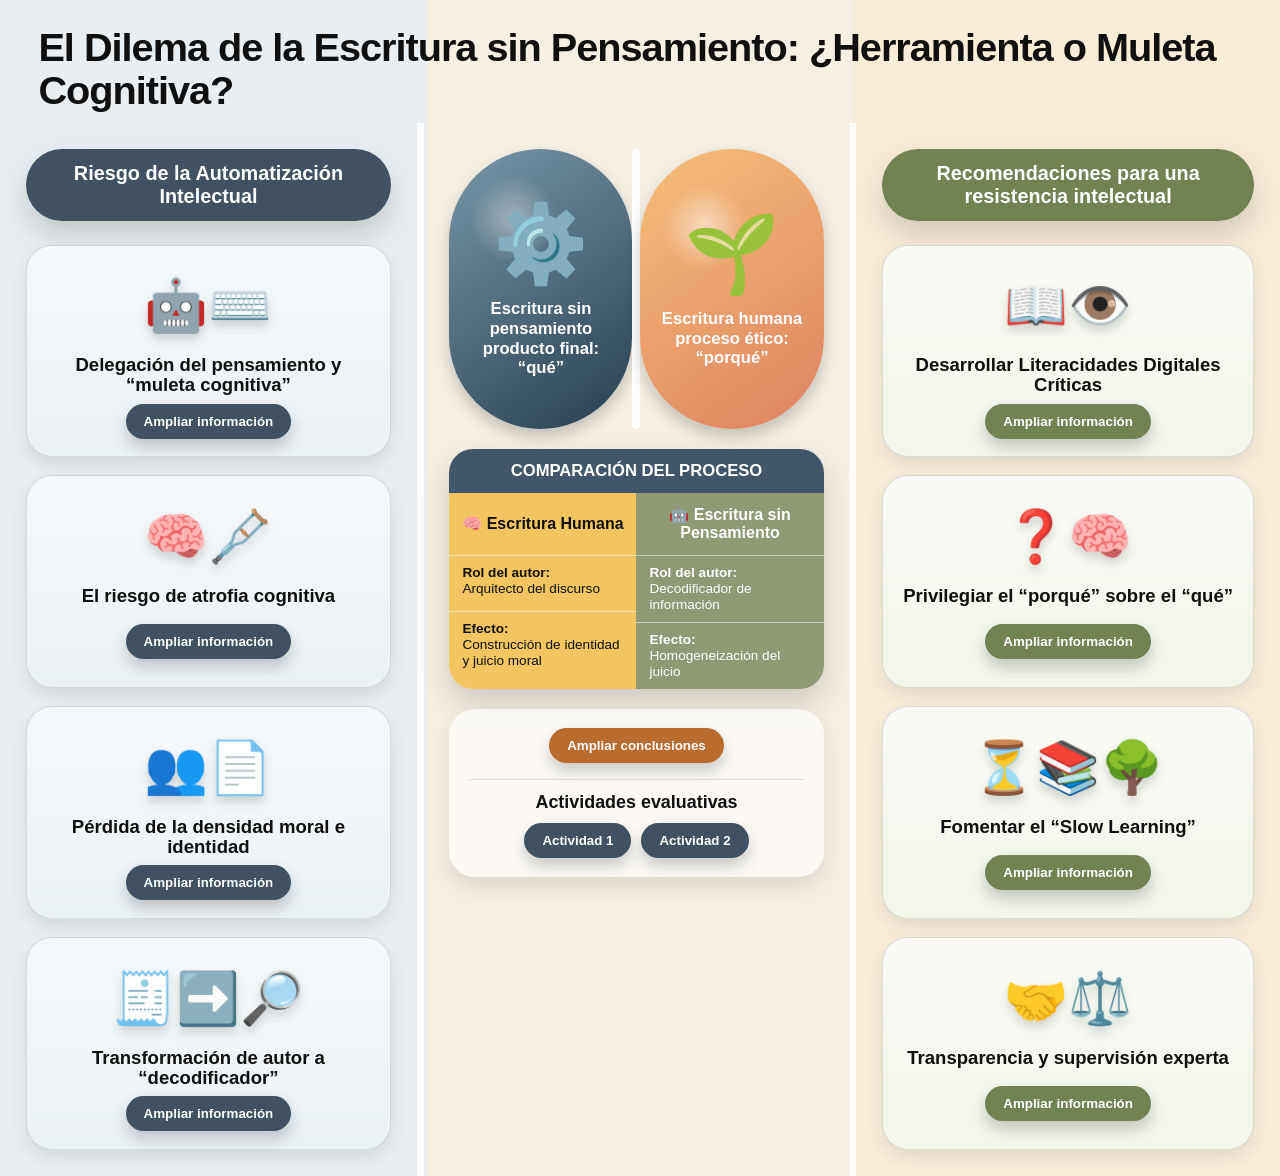
==== index.html @ 63c00047 "Add files via upload" ====
<!DOCTYPE html>
<html lang="es">
<head>
  <meta charset="UTF-8" />
  <meta name="viewport" content="width=device-width, initial-scale=1.0" />
  <title>El Dilema de la Escritura sin Pensamiento</title>
  <link rel="stylesheet" href="styles.css" />
  <script src="app.js" defer></script>
</head>

<body>
  <main class="page">
    <header class="main-title">
      <h1>El Dilema de la Escritura sin Pensamiento: ¿Herramienta o Muleta Cognitiva?</h1>
    </header>

    <section class="infographic">

      <!-- BLOQUE IZQUIERDO -->
      <section class="block risk-block" aria-labelledby="riskTitle">
        <div class="block-title risk-title" id="riskTitle">
          Riesgo de la Automatización Intelectual
        </div>

        <div class="cards four-cards">
          <article class="info-card risk-card">
            <div class="card-visual">🤖⌨️</div>
            <h2>Delegación del pensamiento y “muleta cognitiva”</h2>
            <button class="popup-trigger risk-button" data-popup="eje1">Ampliar información</button>
          </article>

          <article class="info-card risk-card">
            <div class="card-visual">🧠🩼</div>
            <h2>El riesgo de atrofia cognitiva</h2>
            <button class="popup-trigger risk-button" data-popup="eje2">Ampliar información</button>
          </article>

          <article class="info-card risk-card">
            <div class="card-visual">👥📄</div>
            <h2>Pérdida de la densidad moral e identidad</h2>
            <button class="popup-trigger risk-button" data-popup="eje3">Ampliar información</button>
          </article>

          <article class="info-card risk-card">
            <div class="card-visual">🧾➡️🔎</div>
            <h2>Transformación de autor a “decodificador”</h2>
            <button class="popup-trigger risk-button" data-popup="eje4">Ampliar información</button>
          </article>
        </div>
      </section>

      <!-- BLOQUE CENTRAL -->
      <section class="block center-block" aria-labelledby="centerTitle">
        <div class="center-top" id="centerTitle">
          <div class="brain-composition" aria-label="Comparación visual entre escritura sin pensamiento y escritura humana">
            <button class="brain brain-ai popup-trigger" data-popup="definicion" type="button">
              <span class="brain-icon">⚙️</span>
              <span class="brain-caption">Escritura sin pensamiento<br><strong>producto final: “qué”</strong></span>
            </button>

            <div class="brain-divider" aria-hidden="true"></div>

            <button class="brain brain-human popup-trigger" data-popup="humano" type="button">
              <span class="brain-icon">🌱</span>
              <span class="brain-caption">Escritura humana<br><strong>proceso ético: “porqué”</strong></span>
            </button>
          </div>
        </div>

        <section class="comparison">
          <div class="comparison-title">COMPARACIÓN DEL PROCESO</div>

          <div class="comparison-grid">
            <div class="comparison-col human-col">
              <h2>🧠 Escritura Humana</h2>

              <div class="comparison-row">
                <strong>Rol del autor:</strong>
                <span>Arquitecto del discurso</span>
              </div>

              <div class="comparison-row">
                <strong>Efecto:</strong>
                <span>Construcción de identidad y juicio moral</span>
              </div>
            </div>

            <div class="comparison-col ai-col">
              <h2>🤖 Escritura sin Pensamiento</h2>

              <div class="comparison-row">
                <strong>Rol del autor:</strong>
                <span>Decodificador de información</span>
              </div>

              <div class="comparison-row">
                <strong>Efecto:</strong>
                <span>Homogeneización del juicio</span>
              </div>
            </div>
          </div>
        </section>

        <section class="center-actions">
          <button class="popup-trigger conclusion-button" data-popup="conclusiones">Ampliar conclusiones</button>

          <div class="activity-panel">
            <h2>Actividades evaluativas</h2>
            <div class="activity-buttons">
              <button id="openActivity1" type="button">Actividad 1</button>
              <button id="openActivity2" type="button">Actividad 2</button>
            </div>
          </div>
        </section>
      </section>

      <!-- BLOQUE DERECHO -->
      <section class="block recommendation-block" aria-labelledby="recommendationTitle">
        <div class="block-title recommendation-title" id="recommendationTitle">
          Recomendaciones para una resistencia intelectual
        </div>

        <div class="cards four-cards">
          <article class="info-card recommendation-card">
            <div class="card-visual">📖👁️</div>
            <h2>Desarrollar Literacidades Digitales Críticas</h2>
            <button class="popup-trigger recommendation-button" data-popup="rec1">Ampliar información</button>
          </article>

          <article class="info-card recommendation-card">
            <div class="card-visual">❓🧠</div>
            <h2>Privilegiar el “porqué” sobre el “qué”</h2>
            <button class="popup-trigger recommendation-button" data-popup="rec2">Ampliar información</button>
          </article>

          <article class="info-card recommendation-card">
            <div class="card-visual">⏳📚🌳</div>
            <h2>Fomentar el “Slow Learning”</h2>
            <button class="popup-trigger recommendation-button" data-popup="rec3">Ampliar información</button>
          </article>

          <article class="info-card recommendation-card">
            <div class="card-visual">🤝⚖️</div>
            <h2>Transparencia y supervisión experta</h2>
            <button class="popup-trigger recommendation-button" data-popup="rec4">Ampliar información</button>
          </article>
        </div>
      </section>
    </section>
  </main>

  <!-- POPUP GENERAL -->
  <div class="modal hidden" id="infoModal" role="dialog" aria-modal="true" aria-labelledby="modalTitle">
    <div class="modal-window">
      <button class="close-btn" id="closeInfo" type="button" aria-label="Cerrar ventana emergente">×</button>
      <div id="modalContent"></div>
    </div>
  </div>

  <!-- ACTIVIDAD 1 -->
  <div class="modal hidden" id="activity1Modal" role="dialog" aria-modal="true">
    <div class="modal-window large-window">
      <button class="close-btn" id="closeActivity1" type="button" aria-label="Cerrar actividad">×</button>
      <h2>Actividad 1: Selección múltiple</h2>
      <p class="instruction">Selecciona una opción por pregunta y presiona “Calificar”.</p>
      <form id="activity1Form" class="quiz-form"></form>
      <button class="grade-btn" id="gradeActivity1" type="button">Calificar</button>
      <div id="activity1Result"></div>
    </div>
  </div>

  <!-- ACTIVIDAD 2 -->
  <div class="modal hidden" id="activity2Modal" role="dialog" aria-modal="true">
    <div class="modal-window large-window">
      <button class="close-btn" id="closeActivity2" type="button" aria-label="Cerrar actividad">×</button>
      <h2>Actividad 2: Verdadero o falso</h2>
      <p class="instruction">Marca verdadero o falso y presiona “Calificar”.</p>
      <form id="activity2Form" class="quiz-form"></form>
      <button class="grade-btn" id="gradeActivity2" type="button">Calificar</button>
      <div id="activity2Result"></div>
    </div>
  </div>
</body>
</html>
---- styles.css ----
/* ======================================================
   Infografía interactiva responsive
   Tres bloques: ejes / centro / recomendaciones
   ====================================================== */

:root {
  --left-bg: #e8eef1;
  --center-bg: #f5efe4;
  --right-bg: #f8eed8;

  --blue: #3f5162;
  --blue-soft: #dce8ee;
  --green: #728252;
  --green-soft: #e9efdc;
  --orange: #b96c2e;
  --yellow: #f2c560;
  --sage: #8f9a75;

  --ink: #101010;
  --muted: #373737;
  --paper: rgba(255, 255, 255, 0.74);
  --line: rgba(0, 0, 0, 0.12);
  --shadow: 0 14px 30px rgba(0, 0, 0, 0.16);
  --radius: 26px;
}

* {
  box-sizing: border-box;
}

html {
  scroll-behavior: smooth;
}

body {
  margin: 0;
  color: var(--ink);
  background: #d6d6d6;
  font-family: Arial, Helvetica, sans-serif;
}

.page {
  width: 100%;
}

.main-title {
  padding: clamp(18px, 2vw, 28px) clamp(18px, 3vw, 46px) 10px;
  background:
    linear-gradient(
      to right,
      var(--left-bg) 0%,
      var(--left-bg) 33.33%,
      var(--center-bg) 33.33%,
      var(--center-bg) 66.66%,
      var(--right-bg) 66.66%,
      var(--right-bg) 100%
    );
}

.main-title h1 {
  margin: 0;
  font-size: clamp(1.7rem, 3.1vw, 2.85rem);
  line-height: 1.1;
  font-weight: 900;
  letter-spacing: -1px;
}

/* Layout principal responsive */
.infographic {
  display: grid;
  grid-template-columns: minmax(300px, 1fr) minmax(340px, 1.02fr) minmax(300px, 1fr);
  align-items: stretch;
  min-height: calc(100vh - 82px);
  background:
    linear-gradient(
      to right,
      var(--left-bg) 0%,
      var(--left-bg) 33.33%,
      var(--center-bg) 33.33%,
      var(--center-bg) 66.66%,
      var(--right-bg) 66.66%,
      var(--right-bg) 100%
    );
}

.block {
  position: relative;
  padding: clamp(16px, 2vw, 30px);
  min-width: 0;
}

.risk-block,
.center-block {
  border-right: 7px solid rgba(255, 255, 255, 0.85);
}

.block-title {
  width: fit-content;
  max-width: 100%;
  color: white;
  border-radius: 999px;
  padding: 13px 24px;
  margin: 0 auto clamp(14px, 2vw, 24px);
  font-size: clamp(1rem, 1.55vw, 1.55rem);
  font-weight: 900;
  text-align: center;
  box-shadow: var(--shadow);
}

.risk-title {
  background: var(--blue);
}

.recommendation-title {
  background: var(--green);
}

/* Cuatro subbloques por columna */
.cards {
  display: grid;
  gap: clamp(12px, 1.5vw, 18px);
}

.four-cards {
  grid-template-rows: repeat(4, minmax(0, 1fr));
  min-height: 780px;
}

.info-card {
  min-height: 0;
  display: grid;
  grid-template-rows: auto auto 1fr auto;
  align-items: center;
  justify-items: center;
  text-align: center;
  padding: clamp(12px, 1.4vw, 18px);
  border: 1px solid var(--line);
  border-radius: var(--radius);
  background: var(--paper);
  box-shadow: 0 8px 18px rgba(0, 0, 0, 0.09);
  backdrop-filter: blur(6px);
}

.risk-card {
  background:
    linear-gradient(180deg, rgba(255,255,255,0.72), rgba(255,255,255,0.42)),
    var(--blue-soft);
}

.recommendation-card {
  background:
    linear-gradient(180deg, rgba(255,255,255,0.72), rgba(255,255,255,0.42)),
    var(--green-soft);
}

.card-visual {
  display: grid;
  place-items: center;
  min-height: clamp(54px, 7vw, 86px);
  font-size: clamp(2.1rem, 4vw, 4.6rem);
  filter: drop-shadow(0 6px 5px rgba(0, 0, 0, 0.14));
}

.info-card h2 {
  margin: 6px 0 8px;
  font-size: clamp(1rem, 1.45vw, 1.55rem);
  line-height: 1.08;
  font-weight: 900;
}

.info-card p {
  display: none;
}

/* Centro */
.center-block {
  display: grid;
  grid-template-rows: auto auto 1fr;
  gap: clamp(14px, 1.6vw, 20px);
}

.center-top {
  display: grid;
  place-items: center;
}

.brain-composition {
  width: min(100%, 560px);
  display: grid;
  grid-template-columns: 1fr 8px 1fr;
  align-items: center;
}

.brain-divider {
  height: clamp(190px, 25vw, 280px);
  background: rgba(255, 255, 255, 0.94);
  border-radius: 999px;
}

.brain {
  border: none;
  cursor: pointer;
  min-height: clamp(190px, 25vw, 280px);
  display: grid;
  align-content: center;
  justify-items: center;
  gap: 10px;
  padding: 18px;
  font-family: inherit;
  box-shadow: var(--shadow);
  transition: transform 0.18s ease, filter 0.18s ease;
}

.brain:hover {
  transform: translateY(-3px);
  filter: brightness(1.04);
}

.brain-ai {
  color: white;
  border-radius: 150px 42px 42px 150px;
  background:
    radial-gradient(circle at 35% 25%, rgba(255,255,255,0.4), transparent 18%),
    linear-gradient(145deg, #7897aa, #263f51);
}

.brain-human {
  color: #4b2a12;
  border-radius: 42px 150px 150px 42px;
  background:
    radial-gradient(circle at 35% 28%, rgba(255,255,255,0.55), transparent 18%),
    linear-gradient(145deg, #f6bf79, #de8261);
}

.brain-icon {
  font-size: clamp(3.4rem, 6vw, 5.6rem);
}

.brain-caption {
  font-size: clamp(0.92rem, 1.3vw, 1.1rem);
  line-height: 1.2;
  font-weight: 800;
  text-align: center;
}

/* Tabla de comparación */
.comparison {
  width: min(100%, 560px);
  justify-self: center;
  border-radius: 24px;
  overflow: hidden;
  background: white;
  box-shadow: var(--shadow);
}

.comparison-title {
  color: white;
  background: #40566a;
  padding: 12px 10px;
  text-align: center;
  font-size: clamp(1rem, 1.3vw, 1.25rem);
  font-weight: 900;
}

.comparison-grid {
  display: grid;
  grid-template-columns: 1fr 1fr;
}

.comparison-col {
  min-width: 0;
}

.human-col {
  background: var(--yellow);
}

.ai-col {
  color: white;
  background: var(--sage);
}

.comparison-col h2 {
  min-height: 62px;
  margin: 0;
  padding: 10px;
  display: grid;
  place-items: center;
  text-align: center;
  font-size: clamp(0.95rem, 1.25vw, 1.1rem);
  line-height: 1.12;
}

.comparison-row {
  min-height: 56px;
  padding: 9px 13px;
  border-top: 1px solid rgba(255, 255, 255, 0.52);
  font-size: clamp(0.85rem, 1.05vw, 0.98rem);
  line-height: 1.18;
}

.comparison-row strong,
.comparison-row span {
  display: block;
}

/* Cierre y actividades */
.center-actions {
  align-self: start;
  width: min(100%, 560px);
  justify-self: center;
  display: grid;
  gap: 16px;
  justify-items: center;
  padding: clamp(14px, 1.5vw, 20px);
  border-radius: 26px;
  background: rgba(255, 255, 255, 0.64);
  box-shadow: 0 10px 22px rgba(0,0,0,0.10);
}

.activity-panel {
  width: 100%;
  padding-top: 12px;
  border-top: 1px solid var(--line);
  text-align: center;
}

.activity-panel h2 {
  margin: 0 0 10px;
  font-size: clamp(1rem, 1.4vw, 1.25rem);
}

.activity-buttons {
  display: flex;
  justify-content: center;
  flex-wrap: wrap;
  gap: 10px;
}

/* Botones */
.popup-trigger,
.activity-buttons button,
.grade-btn,
.close-result-btn {
  border: none;
  border-radius: 999px;
  color: white;
  cursor: pointer;
  font-weight: 900;
  padding: 10px 18px;
  box-shadow: 0 8px 16px rgba(0, 0, 0, 0.20);
  transition: transform 0.18s ease, filter 0.18s ease;
}

.popup-trigger:hover,
.activity-buttons button:hover,
.grade-btn:hover,
.close-result-btn:hover {
  transform: translateY(-2px);
  filter: brightness(1.08);
}

.risk-button {
  background: var(--blue);
}

.recommendation-button {
  background: var(--green);
}

.conclusion-button {
  background: var(--orange);
}

.activity-buttons button {
  background: var(--blue);
}

/* Modales */
.modal {
  position: fixed;
  inset: 0;
  z-index: 1000;
  display: grid;
  place-items: center;
  padding: 18px;
  background: rgba(0, 0, 0, 0.62);
}

.hidden {
  display: none;
}

.modal-window {
  position: relative;
  width: min(760px, 94vw);
  max-height: 88vh;
  overflow-y: auto;
  padding: clamp(24px, 4vw, 34px);
  border-radius: 26px;
  background: white;
  box-shadow: 0 28px 75px rgba(0, 0, 0, 0.38);
  animation: pop 0.22s ease;
}

.large-window {
  width: min(960px, 94vw);
}

@keyframes pop {
  from {
    opacity: 0;
    transform: scale(0.94) translateY(8px);
  }

  to {
    opacity: 1;
    transform: scale(1) translateY(0);
  }
}

.close-btn {
  position: absolute;
  top: 13px;
  right: 13px;
  width: 42px;
  height: 42px;
  border: none;
  border-radius: 50%;
  color: white;
  background: #1b1b1b;
  cursor: pointer;
  font-size: 28px;
  line-height: 42px;
}

.popup-title {
  margin: 0 48px 12px 0;
  font-size: clamp(1.35rem, 3vw, 1.9rem);
  line-height: 1.1;
}

.popup-text {
  margin: 0;
  color: #2f2f2f;
  font-size: clamp(1rem, 2vw, 1.1rem);
  line-height: 1.58;
}

.key-box {
  margin-top: 18px;
  padding: 15px;
  border-radius: 17px;
  background: #f8f0de;
  border-left: 7px solid var(--orange);
  font-size: clamp(0.95rem, 2vw, 1rem);
  line-height: 1.45;
}

.popup-list {
  margin: 12px 0 0;
  padding-left: 22px;
  color: #2f2f2f;
  font-size: clamp(1rem, 2vw, 1.08rem);
  line-height: 1.48;
}

.popup-list li {
  margin-bottom: 10px;
}

.instruction {
  margin-top: -6px;
  color: #555;
}

.quiz-form {
  display: grid;
  gap: 16px;
  margin-top: 18px;
}

.question {
  padding: 16px;
  border-radius: 18px;
  background: #f6f6f6;
  border: 1px solid rgba(0,0,0,.09);
}

.question h3 {
  margin: 0 0 12px;
  font-size: 17px;
  line-height: 1.35;
}

.option {
  display: block;
  margin: 8px 0;
  padding: 10px 12px;
  border-radius: 12px;
  background: white;
  border: 1px solid rgba(0,0,0,.09);
  cursor: pointer;
  line-height: 1.35;
}

.option input {
  margin-right: 8px;
}

.grade-btn {
  margin-top: 18px;
  background: #40566a;
}

.result-box {
  margin-top: 18px;
  padding: 18px;
  border-radius: 18px;
  background: #edf7e9;
  border: 1px solid #bfd8b6;
}

.result-box h3 {
  margin: 0 0 8px;
}

.feedback {
  margin-bottom: 0;
  padding-left: 20px;
  line-height: 1.5;
}

.good {
  color: #236b2d;
  font-weight: 900;
}

.bad {
  color: #a43b2d;
  font-weight: 900;
}

.close-result-btn {
  margin-top: 12px;
  background: var(--green);
}

/* Tablet: 3 bloques se apilan de forma limpia, sin solaparse */
@media (max-width: 1100px) {
  .main-title {
    background: linear-gradient(to bottom, var(--left-bg), var(--center-bg), var(--right-bg));
  }

  .infographic {
    grid-template-columns: 1fr;
    background: linear-gradient(to bottom, var(--left-bg) 0%, var(--left-bg) 33%, var(--center-bg) 33%, var(--center-bg) 66%, var(--right-bg) 66%, var(--right-bg) 100%);
  }

  .risk-block,
  .center-block {
    border-right: none;
    border-bottom: 7px solid rgba(255,255,255,0.85);
  }

  .four-cards {
    grid-template-columns: repeat(2, minmax(0, 1fr));
    grid-template-rows: none;
    min-height: auto;
  }

  .info-card {
    min-height: 230px;
  }

  .center-block {
    grid-template-rows: auto auto auto;
  }
}

/* Celular: todo en una columna, botones y popups siguen funcionales */
@media (max-width: 640px) {
  .block {
    padding: 18px 14px;
  }

  .block-title {
    width: 100%;
    border-radius: 22px;
    padding: 12px 16px;
  }

  .four-cards {
    grid-template-columns: 1fr;
  }

  .info-card {
    min-height: 210px;
  }

  .brain-composition {
    grid-template-columns: 1fr;
    gap: 8px;
  }

  .brain-divider {
    display: none;
  }

  .brain,
  .brain-ai,
  .brain-human {
    min-height: 185px;
    border-radius: 26px;
  }

  .comparison-grid {
    grid-template-columns: 1fr;
  }

  .activity-buttons {
    flex-direction: column;
  }

  .activity-buttons button,
  .popup-trigger {
    width: 100%;
  }
}
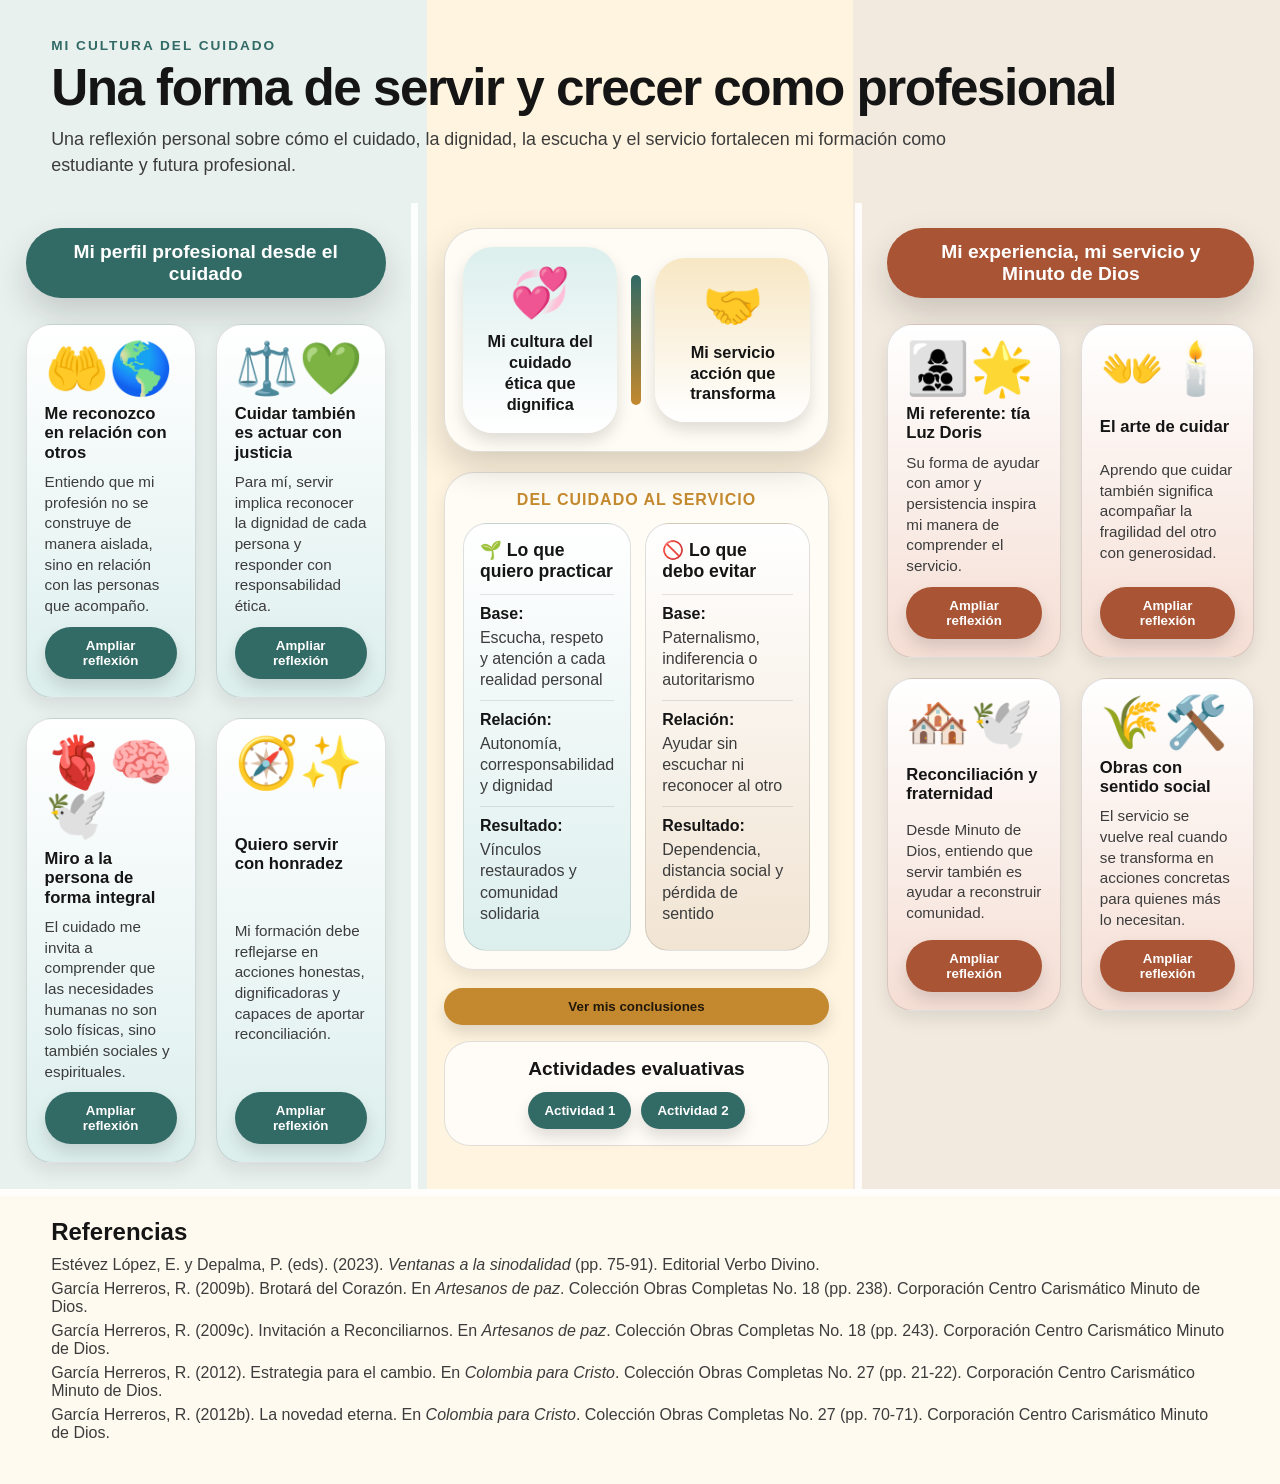
==== commit 8d32b13d: "Add files via upload" ====
--- a/index.html
+++ b/index.html
@@ -3,7 +3,7 @@
 <head>
   <meta charset="UTF-8" />
   <meta name="viewport" content="width=device-width, initial-scale=1.0" />
-  <title>El Dilema de la Escritura sin Pensamiento</title>
+  <title>Infografía: Mi cultura del cuidado y perfil profesional</title>
   <link rel="stylesheet" href="styles.css" />
   <script src="app.js" defer></script>
 </head>
@@ -11,98 +11,83 @@
 <body>
   <main class="page">
     <header class="main-title">
-      <h1>El Dilema de la Escritura sin Pensamiento: ¿Herramienta o Muleta Cognitiva?</h1>
+      <p class="eyebrow">Mi cultura del cuidado</p>
+      <h1>Una forma de servir y crecer como profesional</h1>
+      <p class="subtitle">Una reflexión personal sobre cómo el cuidado, la dignidad, la escucha y el servicio fortalecen mi formación como estudiante y futura profesional.</p>
     </header>
 
     <section class="infographic">
-
-      <!-- BLOQUE IZQUIERDO -->
-      <section class="block risk-block" aria-labelledby="riskTitle">
-        <div class="block-title risk-title" id="riskTitle">
-          Riesgo de la Automatización Intelectual
-        </div>
+      <section class="block left-block" aria-labelledby="leftTitle">
+        <div class="block-title left-title" id="leftTitle">Mi perfil profesional desde el cuidado</div>
 
         <div class="cards four-cards">
-          <article class="info-card risk-card">
-            <div class="card-visual">🤖⌨️</div>
-            <h2>Delegación del pensamiento y “muleta cognitiva”</h2>
-            <button class="popup-trigger risk-button" data-popup="eje1">Ampliar información</button>
+          <article class="info-card left-card">
+            <div class="card-visual">🤲🌎</div>
+            <h2>Me reconozco en relación con otros</h2>
+            <p>Entiendo que mi profesión no se construye de manera aislada, sino en relación con las personas que acompaño.</p>
+            <button class="popup-trigger left-button" data-popup="perfil1">Ampliar reflexión</button>
           </article>
 
-          <article class="info-card risk-card">
-            <div class="card-visual">🧠🩼</div>
-            <h2>El riesgo de atrofia cognitiva</h2>
-            <button class="popup-trigger risk-button" data-popup="eje2">Ampliar información</button>
+          <article class="info-card left-card">
+            <div class="card-visual">⚖️💚</div>
+            <h2>Cuidar también es actuar con justicia</h2>
+            <p>Para mí, servir implica reconocer la dignidad de cada persona y responder con responsabilidad ética.</p>
+            <button class="popup-trigger left-button" data-popup="perfil2">Ampliar reflexión</button>
           </article>
 
-          <article class="info-card risk-card">
-            <div class="card-visual">👥📄</div>
-            <h2>Pérdida de la densidad moral e identidad</h2>
-            <button class="popup-trigger risk-button" data-popup="eje3">Ampliar información</button>
+          <article class="info-card left-card">
+            <div class="card-visual">🫀🧠🕊️</div>
+            <h2>Miro a la persona de forma integral</h2>
+            <p>El cuidado me invita a comprender que las necesidades humanas no son solo físicas, sino también sociales y espirituales.</p>
+            <button class="popup-trigger left-button" data-popup="perfil3">Ampliar reflexión</button>
           </article>
 
-          <article class="info-card risk-card">
-            <div class="card-visual">🧾➡️🔎</div>
-            <h2>Transformación de autor a “decodificador”</h2>
-            <button class="popup-trigger risk-button" data-popup="eje4">Ampliar información</button>
+          <article class="info-card left-card">
+            <div class="card-visual">🧭✨</div>
+            <h2>Quiero servir con honradez</h2>
+            <p>Mi formación debe reflejarse en acciones honestas, dignificadoras y capaces de aportar reconciliación.</p>
+            <button class="popup-trigger left-button" data-popup="perfil4">Ampliar reflexión</button>
           </article>
         </div>
       </section>
 
-      <!-- BLOQUE CENTRAL -->
       <section class="block center-block" aria-labelledby="centerTitle">
         <div class="center-top" id="centerTitle">
-          <div class="brain-composition" aria-label="Comparación visual entre escritura sin pensamiento y escritura humana">
-            <button class="brain brain-ai popup-trigger" data-popup="definicion" type="button">
-              <span class="brain-icon">⚙️</span>
-              <span class="brain-caption">Escritura sin pensamiento<br><strong>producto final: “qué”</strong></span>
+          <div class="care-composition" aria-label="Cultura del cuidado como centro del servicio">
+            <button class="care-node popup-trigger" data-popup="definicion" type="button">
+              <span class="care-icon">💞</span>
+              <span class="care-caption">Mi cultura del cuidado<br><strong>ética que dignifica</strong></span>
             </button>
-
-            <div class="brain-divider" aria-hidden="true"></div>
-
-            <button class="brain brain-human popup-trigger" data-popup="humano" type="button">
-              <span class="brain-icon">🌱</span>
-              <span class="brain-caption">Escritura humana<br><strong>proceso ético: “porqué”</strong></span>
+            <div class="care-divider" aria-hidden="true"></div>
+            <button class="care-node service-node popup-trigger" data-popup="motor" type="button">
+              <span class="care-icon">🤝</span>
+              <span class="care-caption">Mi servicio<br><strong>acción que transforma</strong></span>
             </button>
           </div>
         </div>
 
         <section class="comparison">
-          <div class="comparison-title">COMPARACIÓN DEL PROCESO</div>
+          <div class="comparison-title">DEL CUIDADO AL SERVICIO</div>
 
           <div class="comparison-grid">
             <div class="comparison-col human-col">
-              <h2>🧠 Escritura Humana</h2>
-
-              <div class="comparison-row">
-                <strong>Rol del autor:</strong>
-                <span>Arquitecto del discurso</span>
-              </div>
-
-              <div class="comparison-row">
-                <strong>Efecto:</strong>
-                <span>Construcción de identidad y juicio moral</span>
-              </div>
+              <h2>🌱 Lo que quiero practicar</h2>
+              <div class="comparison-row"><strong>Base:</strong><span>Escucha, respeto y atención a cada realidad personal</span></div>
+              <div class="comparison-row"><strong>Relación:</strong><span>Autonomía, corresponsabilidad y dignidad</span></div>
+              <div class="comparison-row"><strong>Resultado:</strong><span>Vínculos restaurados y comunidad solidaria</span></div>
             </div>
 
             <div class="comparison-col ai-col">
-              <h2>🤖 Escritura sin Pensamiento</h2>
-
-              <div class="comparison-row">
-                <strong>Rol del autor:</strong>
-                <span>Decodificador de información</span>
-              </div>
-
-              <div class="comparison-row">
-                <strong>Efecto:</strong>
-                <span>Homogeneización del juicio</span>
-              </div>
+              <h2>🚫 Lo que debo evitar</h2>
+              <div class="comparison-row"><strong>Base:</strong><span>Paternalismo, indiferencia o autoritarismo</span></div>
+              <div class="comparison-row"><strong>Relación:</strong><span>Ayudar sin escuchar ni reconocer al otro</span></div>
+              <div class="comparison-row"><strong>Resultado:</strong><span>Dependencia, distancia social y pérdida de sentido</span></div>
             </div>
           </div>
         </section>
 
         <section class="center-actions">
-          <button class="popup-trigger conclusion-button" data-popup="conclusiones">Ampliar conclusiones</button>
+          <button class="popup-trigger conclusion-button" data-popup="conclusiones">Ver mis conclusiones</button>
 
           <div class="activity-panel">
             <h2>Actividades evaluativas</h2>
@@ -114,42 +99,51 @@
         </section>
       </section>
 
-      <!-- BLOQUE DERECHO -->
-      <section class="block recommendation-block" aria-labelledby="recommendationTitle">
-        <div class="block-title recommendation-title" id="recommendationTitle">
-          Recomendaciones para una resistencia intelectual
-        </div>
+      <section class="block right-block" aria-labelledby="rightTitle">
+        <div class="block-title right-title" id="rightTitle">Mi experiencia, mi servicio y Minuto de Dios</div>
 
         <div class="cards four-cards">
-          <article class="info-card recommendation-card">
-            <div class="card-visual">📖👁️</div>
-            <h2>Desarrollar Literacidades Digitales Críticas</h2>
-            <button class="popup-trigger recommendation-button" data-popup="rec1">Ampliar información</button>
+          <article class="info-card right-card">
+            <div class="card-visual">👩‍👧‍👦🌟</div>
+            <h2>Mi referente: tía Luz Doris</h2>
+            <p>Su forma de ayudar con amor y persistencia inspira mi manera de comprender el servicio.</p>
+            <button class="popup-trigger right-button" data-popup="vida1">Ampliar reflexión</button>
           </article>
 
-          <article class="info-card recommendation-card">
-            <div class="card-visual">❓🧠</div>
-            <h2>Privilegiar el “porqué” sobre el “qué”</h2>
-            <button class="popup-trigger recommendation-button" data-popup="rec2">Ampliar información</button>
+          <article class="info-card right-card">
+            <div class="card-visual">👐🕯️</div>
+            <h2>El arte de cuidar</h2>
+            <p>Aprendo que cuidar también significa acompañar la fragilidad del otro con generosidad.</p>
+            <button class="popup-trigger right-button" data-popup="vida2">Ampliar reflexión</button>
           </article>
 
-          <article class="info-card recommendation-card">
-            <div class="card-visual">⏳📚🌳</div>
-            <h2>Fomentar el “Slow Learning”</h2>
-            <button class="popup-trigger recommendation-button" data-popup="rec3">Ampliar información</button>
+          <article class="info-card right-card">
+            <div class="card-visual">🏘️🕊️</div>
+            <h2>Reconciliación y fraternidad</h2>
+            <p>Desde Minuto de Dios, entiendo que servir también es ayudar a reconstruir comunidad.</p>
+            <button class="popup-trigger right-button" data-popup="md1">Ampliar reflexión</button>
           </article>
 
-          <article class="info-card recommendation-card">
-            <div class="card-visual">🤝⚖️</div>
-            <h2>Transparencia y supervisión experta</h2>
-            <button class="popup-trigger recommendation-button" data-popup="rec4">Ampliar información</button>
+          <article class="info-card right-card">
+            <div class="card-visual">🌾🛠️</div>
+            <h2>Obras con sentido social</h2>
+            <p>El servicio se vuelve real cuando se transforma en acciones concretas para quienes más lo necesitan.</p>
+            <button class="popup-trigger right-button" data-popup="md2">Ampliar reflexión</button>
           </article>
         </div>
       </section>
     </section>
+
+    <section class="references" aria-labelledby="referencesTitle">
+      <h2 id="referencesTitle">Referencias</h2>
+      <p>Estévez López, E. y Depalma, P. (eds). (2023). <em>Ventanas a la sinodalidad</em> (pp. 75-91). Editorial Verbo Divino.</p>
+      <p>García Herreros, R. (2009b). Brotará del Corazón. En <em>Artesanos de paz</em>. Colección Obras Completas No. 18 (pp. 238). Corporación Centro Carismático Minuto de Dios.</p>
+      <p>García Herreros, R. (2009c). Invitación a Reconciliarnos. En <em>Artesanos de paz</em>. Colección Obras Completas No. 18 (pp. 243). Corporación Centro Carismático Minuto de Dios.</p>
+      <p>García Herreros, R. (2012). Estrategia para el cambio. En <em>Colombia para Cristo</em>. Colección Obras Completas No. 27 (pp. 21-22). Corporación Centro Carismático Minuto de Dios.</p>
+      <p>García Herreros, R. (2012b). La novedad eterna. En <em>Colombia para Cristo</em>. Colección Obras Completas No. 27 (pp. 70-71). Corporación Centro Carismático Minuto de Dios.</p>
+    </section>
   </main>
 
-  <!-- POPUP GENERAL -->
   <div class="modal hidden" id="infoModal" role="dialog" aria-modal="true" aria-labelledby="modalTitle">
     <div class="modal-window">
       <button class="close-btn" id="closeInfo" type="button" aria-label="Cerrar ventana emergente">×</button>
@@ -157,7 +151,6 @@
     </div>
   </div>
 
-  <!-- ACTIVIDAD 1 -->
   <div class="modal hidden" id="activity1Modal" role="dialog" aria-modal="true">
     <div class="modal-window large-window">
       <button class="close-btn" id="closeActivity1" type="button" aria-label="Cerrar actividad">×</button>
@@ -169,7 +162,6 @@
     </div>
   </div>
 
-  <!-- ACTIVIDAD 2 -->
   <div class="modal hidden" id="activity2Modal" role="dialog" aria-modal="true">
     <div class="modal-window large-window">
       <button class="close-btn" id="closeActivity2" type="button" aria-label="Cerrar actividad">×</button>
--- a/styles.css
+++ b/styles.css
@@ -1,629 +1,268 @@
-/* ======================================================
-   Infografía interactiva responsive
-   Tres bloques: ejes / centro / recomendaciones
-   ====================================================== */
-
 :root {
-  --left-bg: #e8eef1;
-  --center-bg: #f5efe4;
-  --right-bg: #f8eed8;
-
-  --blue: #3f5162;
-  --blue-soft: #dce8ee;
-  --green: #728252;
-  --green-soft: #e9efdc;
-  --orange: #b96c2e;
-  --yellow: #f2c560;
-  --sage: #8f9a75;
-
-  --ink: #101010;
-  --muted: #373737;
-  --paper: rgba(255, 255, 255, 0.74);
+  --left-bg: #e9f1ef;
+  --center-bg: #fff4df;
+  --right-bg: #f2eadf;
+  --teal: #326a65;
+  --teal-soft: #dcefed;
+  --gold: #c4892e;
+  --gold-soft: #f7e7c4;
+  --terracotta: #a95535;
+  --terracotta-soft: #f5ded4;
+  --ink: #151515;
+  --muted: #3c3c3c;
+  --paper: rgba(255, 255, 255, 0.78);
   --line: rgba(0, 0, 0, 0.12);
-  --shadow: 0 14px 30px rgba(0, 0, 0, 0.16);
+  --shadow: 0 16px 34px rgba(0, 0, 0, 0.16);
   --radius: 26px;
 }
 
-* {
-  box-sizing: border-box;
-}
-
-html {
-  scroll-behavior: smooth;
-}
-
+* { box-sizing: border-box; }
+html { scroll-behavior: smooth; }
 body {
   margin: 0;
   color: var(--ink);
-  background: #d6d6d6;
+  background: #d7d7d7;
   font-family: Arial, Helvetica, sans-serif;
 }
 
-.page {
-  width: 100%;
-}
-
+.page { width: 100%; }
 .main-title {
-  padding: clamp(18px, 2vw, 28px) clamp(18px, 3vw, 46px) 10px;
-  background:
-    linear-gradient(
-      to right,
-      var(--left-bg) 0%,
-      var(--left-bg) 33.33%,
-      var(--center-bg) 33.33%,
-      var(--center-bg) 66.66%,
-      var(--right-bg) 66.66%,
-      var(--right-bg) 100%
-    );
-}
-
+  padding: clamp(20px, 3vw, 42px) clamp(18px, 4vw, 56px) clamp(14px, 2vw, 24px);
+  background: linear-gradient(to right, var(--left-bg) 0%, var(--left-bg) 33.33%, var(--center-bg) 33.33%, var(--center-bg) 66.66%, var(--right-bg) 66.66%, var(--right-bg) 100%);
+}
+.eyebrow {
+  margin: 0 0 8px;
+  color: var(--teal);
+  text-transform: uppercase;
+  letter-spacing: 2px;
+  font-weight: 900;
+  font-size: .85rem;
+}
 .main-title h1 {
   margin: 0;
-  font-size: clamp(1.7rem, 3.1vw, 2.85rem);
-  line-height: 1.1;
-  font-weight: 900;
-  letter-spacing: -1px;
-}
-
-/* Layout principal responsive */
+  max-width: 1180px;
+  font-size: clamp(1.8rem, 4vw, 3.7rem);
+  line-height: 1.04;
+  font-weight: 900;
+  letter-spacing: -1.5px;
+}
+.subtitle {
+  max-width: 940px;
+  margin: 12px 0 0;
+  color: var(--muted);
+  font-size: clamp(1rem, 1.4vw, 1.18rem);
+  line-height: 1.45;
+}
+
 .infographic {
   display: grid;
-  grid-template-columns: minmax(300px, 1fr) minmax(340px, 1.02fr) minmax(300px, 1fr);
+  grid-template-columns: minmax(300px, 1fr) minmax(350px, 1.06fr) minmax(300px, 1fr);
   align-items: stretch;
-  min-height: calc(100vh - 82px);
-  background:
-    linear-gradient(
-      to right,
-      var(--left-bg) 0%,
-      var(--left-bg) 33.33%,
-      var(--center-bg) 33.33%,
-      var(--center-bg) 66.66%,
-      var(--right-bg) 66.66%,
-      var(--right-bg) 100%
-    );
-}
-
-.block {
-  position: relative;
-  padding: clamp(16px, 2vw, 30px);
-  min-width: 0;
-}
-
-.risk-block,
-.center-block {
-  border-right: 7px solid rgba(255, 255, 255, 0.85);
-}
-
+  min-height: calc(100vh - 170px);
+  background: linear-gradient(to right, var(--left-bg) 0%, var(--left-bg) 33.33%, var(--center-bg) 33.33%, var(--center-bg) 66.66%, var(--right-bg) 66.66%, var(--right-bg) 100%);
+}
+.block { position: relative; padding: clamp(16px, 2vw, 30px); min-width: 0; }
+.left-block, .center-block { border-right: 7px solid rgba(255,255,255,.88); }
 .block-title {
   width: fit-content;
   max-width: 100%;
   color: white;
   border-radius: 999px;
   padding: 13px 24px;
-  margin: 0 auto clamp(14px, 2vw, 24px);
-  font-size: clamp(1rem, 1.55vw, 1.55rem);
+  margin: 0 auto clamp(16px, 2vw, 26px);
+  font-size: clamp(1rem, 1.5vw, 1.5rem);
   font-weight: 900;
   text-align: center;
   box-shadow: var(--shadow);
 }
-
-.risk-title {
-  background: var(--blue);
-}
-
-.recommendation-title {
-  background: var(--green);
-}
-
-/* Cuatro subbloques por columna */
-.cards {
+.left-title { background: var(--teal); }
+.right-title { background: var(--terracotta); }
+
+.cards { display: grid; gap: clamp(14px, 1.6vw, 20px); }
+.four-cards { grid-template-columns: repeat(2, minmax(0, 1fr)); }
+.info-card {
+  min-height: 210px;
+  border-radius: var(--radius);
+  padding: 18px;
+  background: var(--paper);
+  border: 1px solid var(--line);
+  box-shadow: 0 8px 18px rgba(0,0,0,.09);
+  display: flex;
+  flex-direction: column;
+  justify-content: space-between;
+  gap: 10px;
+  transition: transform .18s ease, box-shadow .18s ease;
+}
+.info-card:hover { transform: translateY(-4px); box-shadow: var(--shadow); }
+.left-card { background: linear-gradient(180deg, #fff, var(--teal-soft)); }
+.right-card { background: linear-gradient(180deg, #fff, var(--terracotta-soft)); }
+.card-visual { font-size: clamp(2.1rem, 4vw, 3.2rem); line-height: 1; }
+.info-card h2 { margin: 0; font-size: clamp(1rem, 1.3vw, 1.3rem); line-height: 1.16; }
+.info-card p { margin: 0; color: var(--muted); font-size: .95rem; line-height: 1.36; }
+button {
+  border: 0;
+  cursor: pointer;
+  font-weight: 900;
+  border-radius: 999px;
+  padding: 11px 16px;
+  color: white;
+  box-shadow: 0 8px 16px rgba(0,0,0,.13);
+  transition: transform .16s ease, filter .16s ease;
+}
+button:hover { transform: translateY(-2px); filter: brightness(1.04); }
+.left-button { background: var(--teal); }
+.right-button { background: var(--terracotta); }
+.conclusion-button, .grade-btn { background: var(--gold); color: #21170a; }
+
+.center-top { display: flex; justify-content: center; margin-bottom: 20px; }
+.care-composition {
+  width: min(100%, 560px);
+  min-height: 190px;
+  padding: 18px;
+  border-radius: 34px;
+  background: rgba(255,255,255,.72);
+  border: 1px solid var(--line);
+  box-shadow: var(--shadow);
   display: grid;
-  gap: clamp(12px, 1.5vw, 18px);
-}
-
-.four-cards {
-  grid-template-rows: repeat(4, minmax(0, 1fr));
-  min-height: 780px;
-}
-
-.info-card {
-  min-height: 0;
-  display: grid;
-  grid-template-rows: auto auto 1fr auto;
+  grid-template-columns: 1fr 10px 1fr;
   align-items: center;
-  justify-items: center;
-  text-align: center;
-  padding: clamp(12px, 1.4vw, 18px);
-  border: 1px solid var(--line);
-  border-radius: var(--radius);
-  background: var(--paper);
-  box-shadow: 0 8px 18px rgba(0, 0, 0, 0.09);
-  backdrop-filter: blur(6px);
-}
-
-.risk-card {
-  background:
-    linear-gradient(180deg, rgba(255,255,255,0.72), rgba(255,255,255,0.42)),
-    var(--blue-soft);
-}
-
-.recommendation-card {
-  background:
-    linear-gradient(180deg, rgba(255,255,255,0.72), rgba(255,255,255,0.42)),
-    var(--green-soft);
-}
-
-.card-visual {
-  display: grid;
-  place-items: center;
-  min-height: clamp(54px, 7vw, 86px);
-  font-size: clamp(2.1rem, 4vw, 4.6rem);
-  filter: drop-shadow(0 6px 5px rgba(0, 0, 0, 0.14));
-}
-
-.info-card h2 {
-  margin: 6px 0 8px;
-  font-size: clamp(1rem, 1.45vw, 1.55rem);
-  line-height: 1.08;
-  font-weight: 900;
-}
-
-.info-card p {
-  display: none;
-}
-
-/* Centro */
-.center-block {
-  display: grid;
-  grid-template-rows: auto auto 1fr;
-  gap: clamp(14px, 1.6vw, 20px);
-}
-
-.center-top {
-  display: grid;
-  place-items: center;
-}
-
-.brain-composition {
-  width: min(100%, 560px);
-  display: grid;
-  grid-template-columns: 1fr 8px 1fr;
+  gap: 14px;
+}
+.care-node {
+  min-height: 145px;
+  border-radius: 30px;
+  padding: 18px 12px;
+  background: linear-gradient(180deg, var(--teal-soft), white);
+  color: var(--ink);
+  display: flex;
+  flex-direction: column;
   align-items: center;
-}
-
-.brain-divider {
-  height: clamp(190px, 25vw, 280px);
-  background: rgba(255, 255, 255, 0.94);
-  border-radius: 999px;
-}
-
-.brain {
-  border: none;
-  cursor: pointer;
-  min-height: clamp(190px, 25vw, 280px);
-  display: grid;
-  align-content: center;
-  justify-items: center;
+  justify-content: center;
   gap: 10px;
-  padding: 18px;
-  font-family: inherit;
-  box-shadow: var(--shadow);
-  transition: transform 0.18s ease, filter 0.18s ease;
-}
-
-.brain:hover {
-  transform: translateY(-3px);
-  filter: brightness(1.04);
-}
-
-.brain-ai {
-  color: white;
-  border-radius: 150px 42px 42px 150px;
-  background:
-    radial-gradient(circle at 35% 25%, rgba(255,255,255,0.4), transparent 18%),
-    linear-gradient(145deg, #7897aa, #263f51);
-}
-
-.brain-human {
-  color: #4b2a12;
-  border-radius: 42px 150px 150px 42px;
-  background:
-    radial-gradient(circle at 35% 28%, rgba(255,255,255,0.55), transparent 18%),
-    linear-gradient(145deg, #f6bf79, #de8261);
-}
-
-.brain-icon {
-  font-size: clamp(3.4rem, 6vw, 5.6rem);
-}
-
-.brain-caption {
-  font-size: clamp(0.92rem, 1.3vw, 1.1rem);
-  line-height: 1.2;
-  font-weight: 800;
-  text-align: center;
-}
-
-/* Tabla de comparación */
+  text-align: center;
+}
+.service-node { background: linear-gradient(180deg, var(--gold-soft), white); }
+.care-icon { font-size: 3rem; }
+.care-caption { font-size: 1.02rem; line-height: 1.28; }
+.care-divider { height: 130px; border-radius: 999px; background: linear-gradient(var(--teal), var(--gold)); }
+
 .comparison {
-  width: min(100%, 560px);
-  justify-self: center;
-  border-radius: 24px;
-  overflow: hidden;
-  background: white;
-  box-shadow: var(--shadow);
-}
-
+  padding: 18px;
+  border-radius: 30px;
+  background: rgba(255,255,255,.72);
+  border: 1px solid var(--line);
+  box-shadow: 0 8px 18px rgba(0,0,0,.09);
+}
 .comparison-title {
-  color: white;
-  background: #40566a;
-  padding: 12px 10px;
-  text-align: center;
-  font-size: clamp(1rem, 1.3vw, 1.25rem);
-  font-weight: 900;
-}
-
-.comparison-grid {
-  display: grid;
-  grid-template-columns: 1fr 1fr;
-}
-
-.comparison-col {
-  min-width: 0;
-}
-
-.human-col {
-  background: var(--yellow);
-}
-
-.ai-col {
-  color: white;
-  background: var(--sage);
-}
-
-.comparison-col h2 {
-  min-height: 62px;
-  margin: 0;
-  padding: 10px;
-  display: grid;
-  place-items: center;
-  text-align: center;
-  font-size: clamp(0.95rem, 1.25vw, 1.1rem);
-  line-height: 1.12;
-}
-
-.comparison-row {
-  min-height: 56px;
-  padding: 9px 13px;
-  border-top: 1px solid rgba(255, 255, 255, 0.52);
-  font-size: clamp(0.85rem, 1.05vw, 0.98rem);
-  line-height: 1.18;
-}
-
-.comparison-row strong,
-.comparison-row span {
-  display: block;
-}
-
-/* Cierre y actividades */
-.center-actions {
-  align-self: start;
-  width: min(100%, 560px);
-  justify-self: center;
-  display: grid;
-  gap: 16px;
-  justify-items: center;
-  padding: clamp(14px, 1.5vw, 20px);
+  text-align: center;
+  font-weight: 900;
+  letter-spacing: 1px;
+  margin-bottom: 14px;
+  color: var(--gold);
+}
+.comparison-grid { display: grid; grid-template-columns: 1fr 1fr; gap: 14px; }
+.comparison-col { border-radius: 24px; padding: 16px; background: white; border: 1px solid var(--line); }
+.human-col { background: linear-gradient(180deg, #fff, var(--teal-soft)); }
+.ai-col { background: linear-gradient(180deg, #fff, #f1e4d3); }
+.comparison-col h2 { margin: 0 0 12px; font-size: 1.1rem; }
+.comparison-row { padding: 10px 0; border-top: 1px solid rgba(0,0,0,.1); display: grid; gap: 4px; }
+.comparison-row span { color: var(--muted); line-height: 1.32; }
+.center-actions { display: grid; gap: 16px; margin-top: 18px; }
+.activity-panel {
   border-radius: 26px;
-  background: rgba(255, 255, 255, 0.64);
-  box-shadow: 0 10px 22px rgba(0,0,0,0.10);
-}
-
-.activity-panel {
-  width: 100%;
-  padding-top: 12px;
-  border-top: 1px solid var(--line);
-  text-align: center;
-}
-
-.activity-panel h2 {
-  margin: 0 0 10px;
-  font-size: clamp(1rem, 1.4vw, 1.25rem);
-}
-
-.activity-buttons {
-  display: flex;
-  justify-content: center;
-  flex-wrap: wrap;
-  gap: 10px;
-}
-
-/* Botones */
-.popup-trigger,
-.activity-buttons button,
-.grade-btn,
-.close-result-btn {
-  border: none;
-  border-radius: 999px;
-  color: white;
-  cursor: pointer;
-  font-weight: 900;
-  padding: 10px 18px;
-  box-shadow: 0 8px 16px rgba(0, 0, 0, 0.20);
-  transition: transform 0.18s ease, filter 0.18s ease;
-}
-
-.popup-trigger:hover,
-.activity-buttons button:hover,
-.grade-btn:hover,
-.close-result-btn:hover {
-  transform: translateY(-2px);
-  filter: brightness(1.08);
-}
-
-.risk-button {
-  background: var(--blue);
-}
-
-.recommendation-button {
-  background: var(--green);
-}
-
-.conclusion-button {
-  background: var(--orange);
-}
-
-.activity-buttons button {
-  background: var(--blue);
-}
-
-/* Modales */
+  padding: 16px;
+  background: rgba(255,255,255,.75);
+  border: 1px solid var(--line);
+  text-align: center;
+}
+.activity-panel h2 { margin: 0 0 12px; font-size: 1.2rem; }
+.activity-buttons { display: flex; gap: 10px; justify-content: center; flex-wrap: wrap; }
+.activity-buttons button { background: var(--teal); }
+
+.references {
+  padding: 22px clamp(18px, 4vw, 56px) 36px;
+  background: #fffaf0;
+  border-top: 7px solid rgba(255,255,255,.9);
+}
+.references h2 { margin: 0 0 10px; }
+.references p { margin: 6px 0; color: var(--muted); }
+
 .modal {
   position: fixed;
   inset: 0;
-  z-index: 1000;
-  display: grid;
-  place-items: center;
-  padding: 18px;
-  background: rgba(0, 0, 0, 0.62);
-}
-
-.hidden {
-  display: none;
-}
-
+  z-index: 20;
+  background: rgba(0,0,0,.48);
+  display: flex;
+  align-items: center;
+  justify-content: center;
+  padding: 18px;
+}
+.hidden { display: none; }
 .modal-window {
+  width: min(720px, 96vw);
+  max-height: 88vh;
+  overflow: auto;
   position: relative;
-  width: min(760px, 94vw);
-  max-height: 88vh;
-  overflow-y: auto;
-  padding: clamp(24px, 4vw, 34px);
-  border-radius: 26px;
-  background: white;
-  box-shadow: 0 28px 75px rgba(0, 0, 0, 0.38);
-  animation: pop 0.22s ease;
-}
-
-.large-window {
-  width: min(960px, 94vw);
-}
-
-@keyframes pop {
-  from {
-    opacity: 0;
-    transform: scale(0.94) translateY(8px);
-  }
-
-  to {
-    opacity: 1;
-    transform: scale(1) translateY(0);
-  }
-}
-
+  border-radius: 30px;
+  padding: clamp(22px, 4vw, 36px);
+  background: #fffdf8;
+  box-shadow: 0 24px 70px rgba(0,0,0,.32);
+}
+.large-window { width: min(900px, 96vw); }
 .close-btn {
-  position: absolute;
-  top: 13px;
-  right: 13px;
+  position: sticky;
+  float: right;
+  top: 0;
   width: 42px;
   height: 42px;
-  border: none;
-  border-radius: 50%;
+  padding: 0;
+  font-size: 1.6rem;
+  background: var(--terracotta);
   color: white;
-  background: #1b1b1b;
-  cursor: pointer;
-  font-size: 28px;
-  line-height: 42px;
-}
-
-.popup-title {
-  margin: 0 48px 12px 0;
-  font-size: clamp(1.35rem, 3vw, 1.9rem);
-  line-height: 1.1;
-}
-
-.popup-text {
-  margin: 0;
-  color: #2f2f2f;
-  font-size: clamp(1rem, 2vw, 1.1rem);
-  line-height: 1.58;
-}
-
+}
+.popup-title { margin: 0 48px 14px 0; font-size: clamp(1.45rem, 2.6vw, 2.2rem); }
+.popup-text, .popup-list { color: var(--muted); font-size: 1.05rem; line-height: 1.58; }
+.popup-list li { margin-bottom: 10px; }
 .key-box {
   margin-top: 18px;
-  padding: 15px;
-  border-radius: 17px;
-  background: #f8f0de;
-  border-left: 7px solid var(--orange);
-  font-size: clamp(0.95rem, 2vw, 1rem);
+  padding: 15px 17px;
+  border-left: 7px solid var(--gold);
+  border-radius: 18px;
+  background: var(--gold-soft);
   line-height: 1.45;
 }
-
-.popup-list {
-  margin: 12px 0 0;
-  padding-left: 22px;
-  color: #2f2f2f;
-  font-size: clamp(1rem, 2vw, 1.08rem);
-  line-height: 1.48;
-}
-
-.popup-list li {
-  margin-bottom: 10px;
-}
-
-.instruction {
-  margin-top: -6px;
-  color: #555;
-}
-
-.quiz-form {
-  display: grid;
-  gap: 16px;
-  margin-top: 18px;
-}
-
+.instruction { color: var(--muted); }
+.quiz-form { display: grid; gap: 16px; }
 .question {
+  border-radius: 20px;
   padding: 16px;
-  border-radius: 18px;
-  background: #f6f6f6;
-  border: 1px solid rgba(0,0,0,.09);
-}
-
-.question h3 {
-  margin: 0 0 12px;
-  font-size: 17px;
-  line-height: 1.35;
-}
-
-.option {
-  display: block;
-  margin: 8px 0;
-  padding: 10px 12px;
-  border-radius: 12px;
-  background: white;
-  border: 1px solid rgba(0,0,0,.09);
-  cursor: pointer;
-  line-height: 1.35;
-}
-
-.option input {
-  margin-right: 8px;
-}
-
-.grade-btn {
-  margin-top: 18px;
-  background: #40566a;
-}
-
+  background: #f7f5ef;
+  border: 1px solid var(--line);
+}
+.question h3 { margin: 0 0 10px; font-size: 1.03rem; }
+.option { display: block; margin: 8px 0; line-height: 1.35; }
+.option input { margin-right: 8px; }
 .result-box {
-  margin-top: 18px;
-  padding: 18px;
-  border-radius: 18px;
-  background: #edf7e9;
-  border: 1px solid #bfd8b6;
-}
-
-.result-box h3 {
-  margin: 0 0 8px;
-}
-
-.feedback {
-  margin-bottom: 0;
-  padding-left: 20px;
-  line-height: 1.5;
-}
-
-.good {
-  color: #236b2d;
-  font-weight: 900;
-}
-
-.bad {
-  color: #a43b2d;
-  font-weight: 900;
-}
-
-.close-result-btn {
-  margin-top: 12px;
-  background: var(--green);
-}
-
-/* Tablet: 3 bloques se apilan de forma limpia, sin solaparse */
-@media (max-width: 1100px) {
-  .main-title {
-    background: linear-gradient(to bottom, var(--left-bg), var(--center-bg), var(--right-bg));
-  }
-
-  .infographic {
-    grid-template-columns: 1fr;
-    background: linear-gradient(to bottom, var(--left-bg) 0%, var(--left-bg) 33%, var(--center-bg) 33%, var(--center-bg) 66%, var(--right-bg) 66%, var(--right-bg) 100%);
-  }
-
-  .risk-block,
-  .center-block {
-    border-right: none;
-    border-bottom: 7px solid rgba(255,255,255,0.85);
-  }
-
-  .four-cards {
-    grid-template-columns: repeat(2, minmax(0, 1fr));
-    grid-template-rows: none;
-    min-height: auto;
-  }
-
-  .info-card {
-    min-height: 230px;
-  }
-
-  .center-block {
-    grid-template-rows: auto auto auto;
-  }
-}
-
-/* Celular: todo en una columna, botones y popups siguen funcionales */
-@media (max-width: 640px) {
-  .block {
-    padding: 18px 14px;
-  }
-
-  .block-title {
-    width: 100%;
-    border-radius: 22px;
-    padding: 12px 16px;
-  }
-
-  .four-cards {
-    grid-template-columns: 1fr;
-  }
-
-  .info-card {
-    min-height: 210px;
-  }
-
-  .brain-composition {
-    grid-template-columns: 1fr;
-    gap: 8px;
-  }
-
-  .brain-divider {
-    display: none;
-  }
-
-  .brain,
-  .brain-ai,
-  .brain-human {
-    min-height: 185px;
-    border-radius: 26px;
-  }
-
-  .comparison-grid {
-    grid-template-columns: 1fr;
-  }
-
-  .activity-buttons {
-    flex-direction: column;
-  }
-
-  .activity-buttons button,
-  .popup-trigger {
-    width: 100%;
-  }
-}
+  margin-top: 14px;
+  padding: 14px;
+  border-radius: 16px;
+  background: var(--teal-soft);
+  font-weight: 900;
+}
+.feedback { margin-top: 8px; color: var(--muted); font-weight: 400; }
+
+@media (max-width: 1120px) {
+  .infographic { grid-template-columns: 1fr; background: var(--center-bg); }
+  .left-block, .center-block { border-right: 0; border-bottom: 7px solid rgba(255,255,255,.88); }
+  .left-block { background: var(--left-bg); }
+  .center-block { background: var(--center-bg); }
+  .right-block { background: var(--right-bg); }
+  .main-title { background: var(--center-bg); }
+}
+@media (max-width: 680px) {
+  .four-cards, .comparison-grid { grid-template-columns: 1fr; }
+  .care-composition { grid-template-columns: 1fr; }
+  .care-divider { width: 100%; height: 8px; }
+  .info-card { min-height: auto; }
+  .activity-buttons { flex-direction: column; }
+}
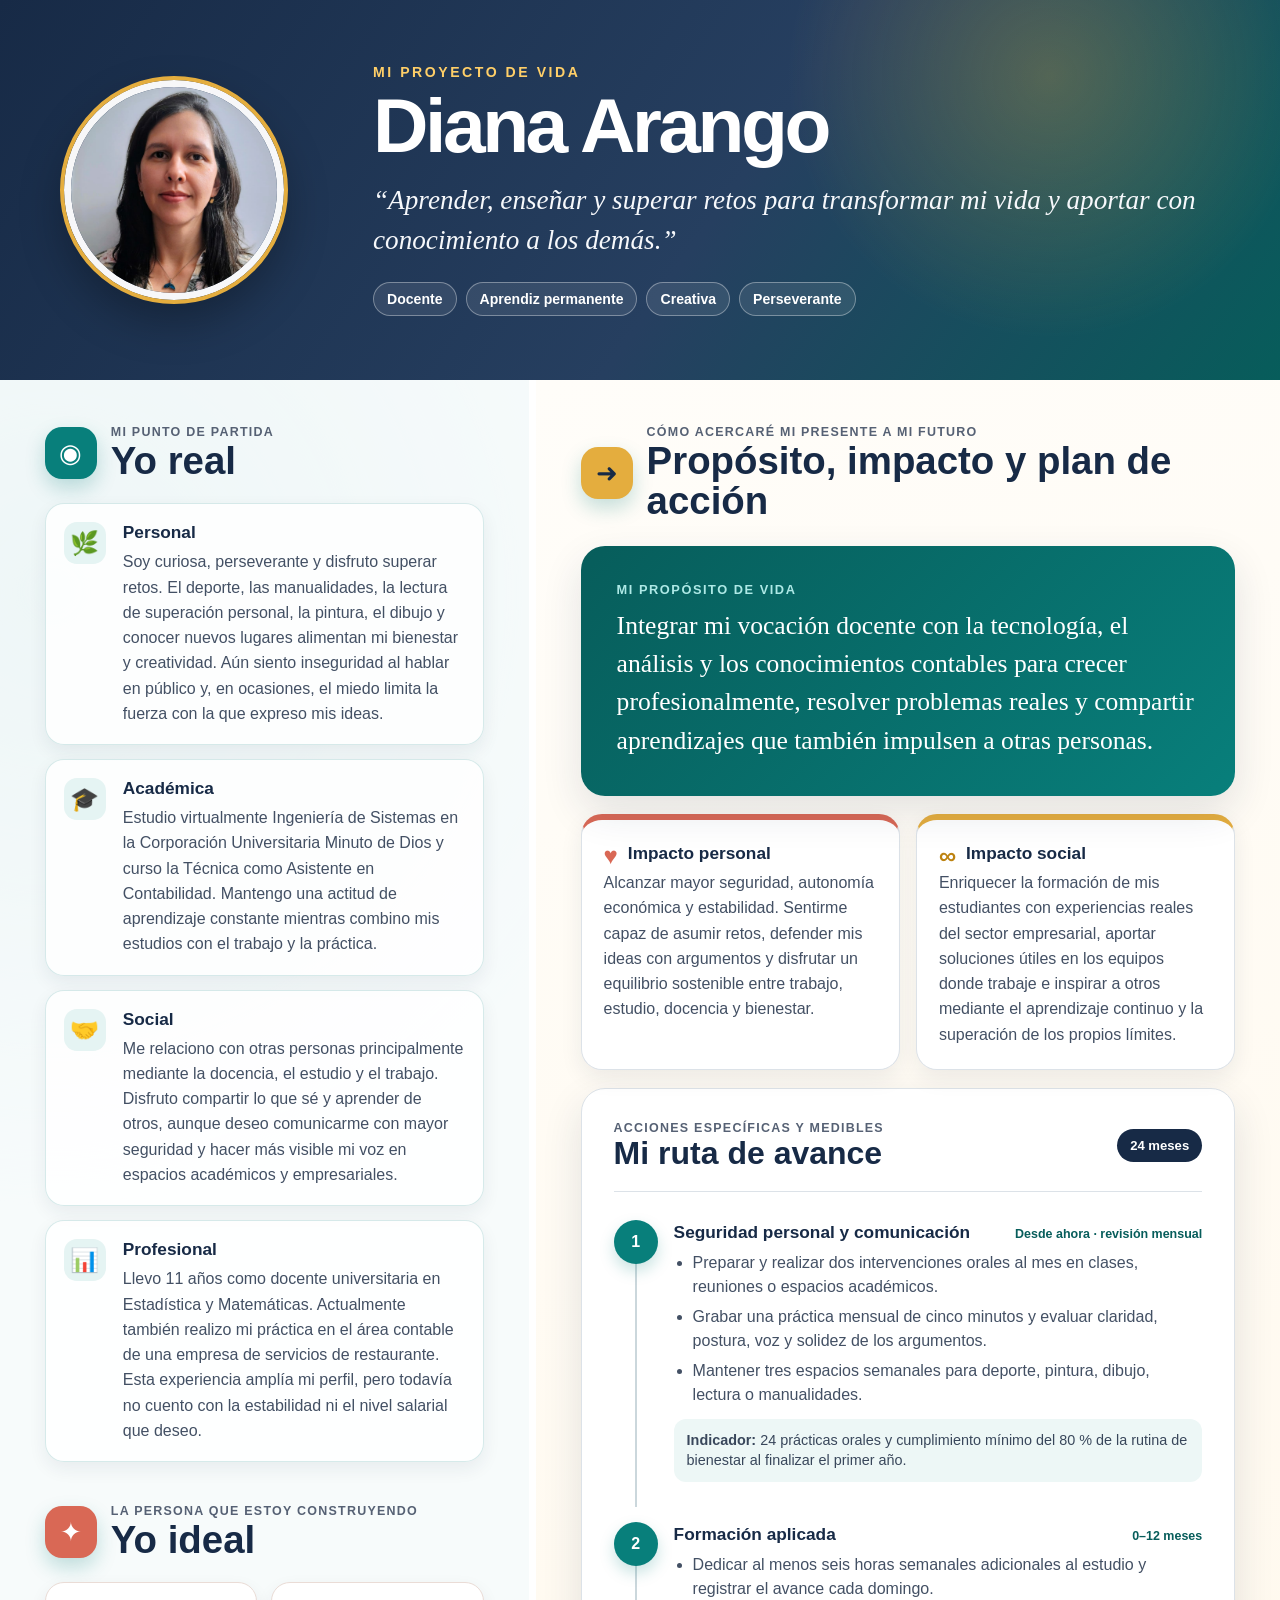
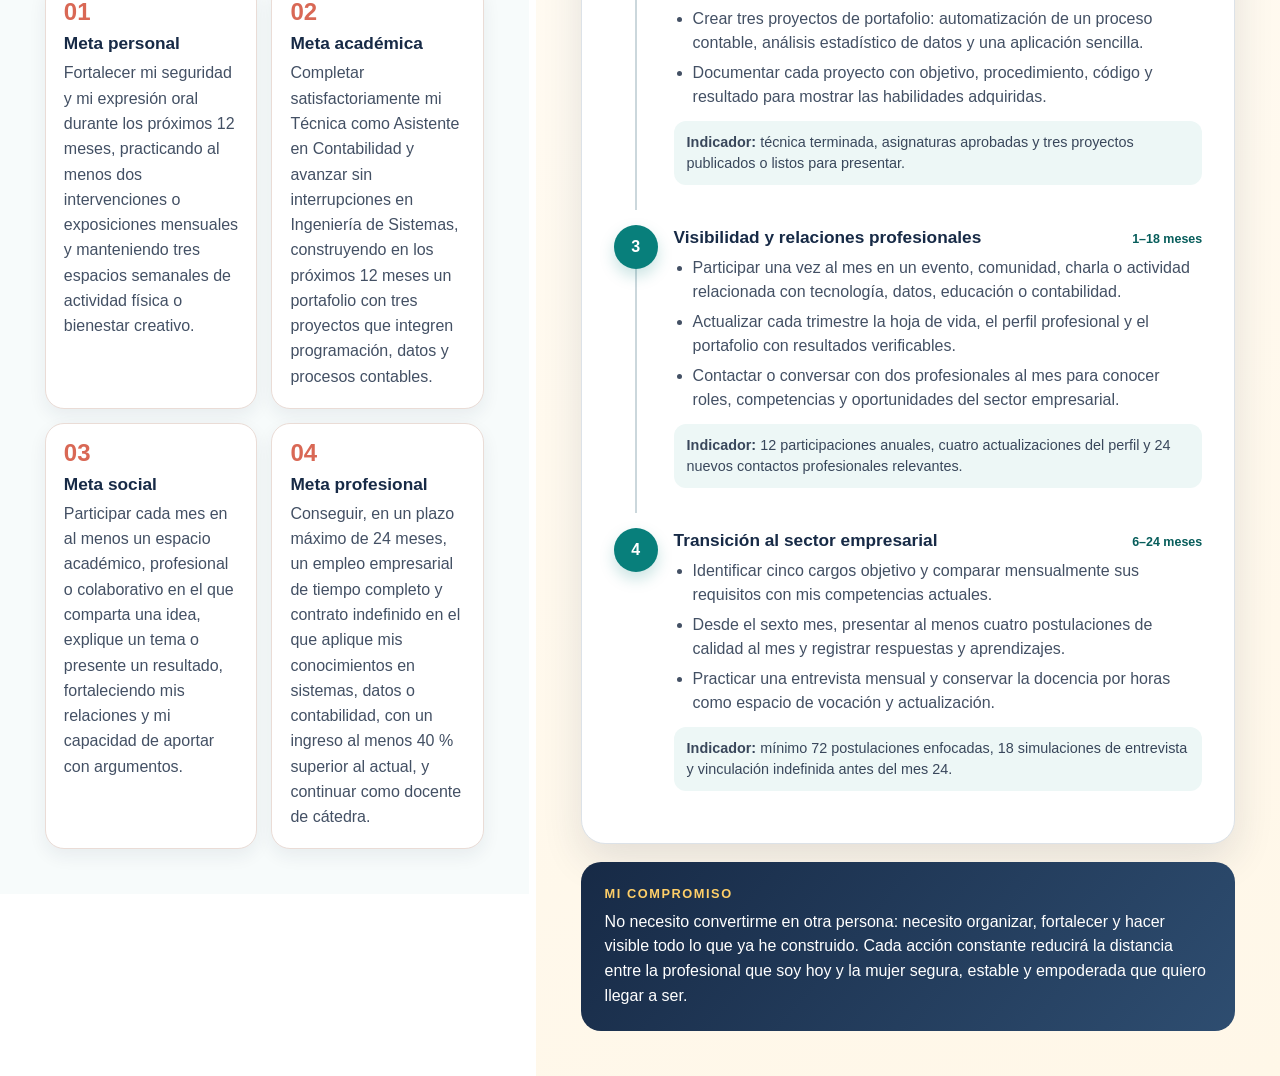
==== commit 11d4d83f: "Actualizar infografía con proyecto de vida" ====
--- a/index.html
+++ b/index.html
@@ -3,174 +3,237 @@
 <head>
   <meta charset="UTF-8" />
   <meta name="viewport" content="width=device-width, initial-scale=1.0" />
-  <title>Infografía: Mi cultura del cuidado y perfil profesional</title>
+  <meta name="description" content="Proyecto de vida de Diana Arango: perfil actual, perfil proyectado y plan de acción." />
+  <title>Mi proyecto de vida | Diana Arango</title>
   <link rel="stylesheet" href="styles.css" />
   <script src="app.js" defer></script>
 </head>
 
 <body>
   <main class="page">
-    <header class="main-title">
-      <p class="eyebrow">Mi cultura del cuidado</p>
-      <h1>Una forma de servir y crecer como profesional</h1>
-      <p class="subtitle">Una reflexión personal sobre cómo el cuidado, la dignidad, la escucha y el servicio fortalecen mi formación como estudiante y futura profesional.</p>
+    <header class="hero">
+      <div class="photo-frame">
+        <!-- FOTO: guarda tu imagen en assets/foto-diana.jpg -->
+        <img id="profilePhoto" src="assets/foto-diana.jpg" alt="Fotografía de Diana Arango" />
+        <div class="photo-placeholder" id="photoPlaceholder" aria-hidden="true">
+          <span>📷</span>
+          <strong>Aquí va mi foto</strong>
+          <small>assets/foto-diana.jpg</small>
+        </div>
+      </div>
+
+      <div class="hero-copy">
+        <p class="eyebrow">MI PROYECTO DE VIDA</p>
+        <h1>Diana Arango</h1>
+        <p class="life-phrase">“Aprender, enseñar y superar retos para transformar mi vida y aportar con conocimiento a los demás.”</p>
+        <div class="identity-tags" aria-label="Rasgos que me identifican">
+          <span>Docente</span>
+          <span>Aprendiz permanente</span>
+          <span>Creativa</span>
+          <span>Perseverante</span>
+        </div>
+      </div>
     </header>
 
-    <section class="infographic">
-      <section class="block left-block" aria-labelledby="leftTitle">
-        <div class="block-title left-title" id="leftTitle">Mi perfil profesional desde el cuidado</div>
-
-        <div class="cards four-cards">
-          <article class="info-card left-card">
-            <div class="card-visual">🤲🌎</div>
-            <h2>Me reconozco en relación con otros</h2>
-            <p>Entiendo que mi profesión no se construye de manera aislada, sino en relación con las personas que acompaño.</p>
-            <button class="popup-trigger left-button" data-popup="perfil1">Ampliar reflexión</button>
+    <section class="infographic" aria-label="Proyecto de vida de Diana Arango">
+      <aside class="profiles-column">
+        <section class="profile-panel real-panel" aria-labelledby="realTitle">
+          <div class="section-heading">
+            <span class="heading-icon">◉</span>
+            <div>
+              <p>Mi punto de partida</p>
+              <h2 id="realTitle">Yo real</h2>
+            </div>
+          </div>
+
+          <div class="dimension-list">
+            <article class="dimension-card">
+              <span class="dimension-icon">🌿</span>
+              <div>
+                <h3>Personal</h3>
+                <p>Soy curiosa, perseverante y disfruto superar retos. El deporte, las manualidades, la lectura de superación personal, la pintura, el dibujo y conocer nuevos lugares alimentan mi bienestar y creatividad. Aún siento inseguridad al hablar en público y, en ocasiones, el miedo limita la fuerza con la que expreso mis ideas.</p>
+              </div>
+            </article>
+
+            <article class="dimension-card">
+              <span class="dimension-icon">🎓</span>
+              <div>
+                <h3>Académica</h3>
+                <p>Estudio virtualmente Ingeniería de Sistemas en la Corporación Universitaria Minuto de Dios y curso la Técnica como Asistente en Contabilidad. Mantengo una actitud de aprendizaje constante mientras combino mis estudios con el trabajo y la práctica.</p>
+              </div>
+            </article>
+
+            <article class="dimension-card">
+              <span class="dimension-icon">🤝</span>
+              <div>
+                <h3>Social</h3>
+                <p>Me relaciono con otras personas principalmente mediante la docencia, el estudio y el trabajo. Disfruto compartir lo que sé y aprender de otros, aunque deseo comunicarme con mayor seguridad y hacer más visible mi voz en espacios académicos y empresariales.</p>
+              </div>
+            </article>
+
+            <article class="dimension-card">
+              <span class="dimension-icon">📊</span>
+              <div>
+                <h3>Profesional</h3>
+                <p>Llevo 11 años como docente universitaria en Estadística y Matemáticas. Actualmente también realizo mi práctica en el área contable de una empresa de servicios de restaurante. Esta experiencia amplía mi perfil, pero todavía no cuento con la estabilidad ni el nivel salarial que deseo.</p>
+              </div>
+            </article>
+          </div>
+        </section>
+
+        <section class="profile-panel ideal-panel" aria-labelledby="idealTitle">
+          <div class="section-heading">
+            <span class="heading-icon">✦</span>
+            <div>
+              <p>La persona que estoy construyendo</p>
+              <h2 id="idealTitle">Yo ideal</h2>
+            </div>
+          </div>
+
+          <div class="goal-grid">
+            <article class="goal-card">
+              <span>01</span>
+              <h3>Meta personal</h3>
+              <p>Fortalecer mi seguridad y mi expresión oral durante los próximos 12 meses, practicando al menos dos intervenciones o exposiciones mensuales y manteniendo tres espacios semanales de actividad física o bienestar creativo.</p>
+            </article>
+
+            <article class="goal-card">
+              <span>02</span>
+              <h3>Meta académica</h3>
+              <p>Completar satisfactoriamente mi Técnica como Asistente en Contabilidad y avanzar sin interrupciones en Ingeniería de Sistemas, construyendo en los próximos 12 meses un portafolio con tres proyectos que integren programación, datos y procesos contables.</p>
+            </article>
+
+            <article class="goal-card">
+              <span>03</span>
+              <h3>Meta social</h3>
+              <p>Participar cada mes en al menos un espacio académico, profesional o colaborativo en el que comparta una idea, explique un tema o presente un resultado, fortaleciendo mis relaciones y mi capacidad de aportar con argumentos.</p>
+            </article>
+
+            <article class="goal-card">
+              <span>04</span>
+              <h3>Meta profesional</h3>
+              <p>Conseguir, en un plazo máximo de 24 meses, un empleo empresarial de tiempo completo y contrato indefinido en el que aplique mis conocimientos en sistemas, datos o contabilidad, con un ingreso al menos 40 % superior al actual, y continuar como docente de cátedra.</p>
+            </article>
+          </div>
+        </section>
+      </aside>
+
+      <section class="action-column" aria-labelledby="purposeTitle">
+        <div class="section-heading center-heading">
+          <span class="heading-icon">➜</span>
+          <div>
+            <p>Cómo acercaré mi presente a mi futuro</p>
+            <h2 id="purposeTitle">Propósito, impacto y plan de acción</h2>
+          </div>
+        </div>
+
+        <section class="purpose-statement">
+          <p class="purpose-label">Mi propósito de vida</p>
+          <blockquote>Integrar mi vocación docente con la tecnología, el análisis y los conocimientos contables para crecer profesionalmente, resolver problemas reales y compartir aprendizajes que también impulsen a otras personas.</blockquote>
+        </section>
+
+        <div class="impact-grid">
+          <article class="impact-card personal-impact">
+            <div class="impact-title">
+              <span>♥</span>
+              <h3>Impacto personal</h3>
+            </div>
+            <p>Alcanzar mayor seguridad, autonomía económica y estabilidad. Sentirme capaz de asumir retos, defender mis ideas con argumentos y disfrutar un equilibrio sostenible entre trabajo, estudio, docencia y bienestar.</p>
           </article>
 
-          <article class="info-card left-card">
-            <div class="card-visual">⚖️💚</div>
-            <h2>Cuidar también es actuar con justicia</h2>
-            <p>Para mí, servir implica reconocer la dignidad de cada persona y responder con responsabilidad ética.</p>
-            <button class="popup-trigger left-button" data-popup="perfil2">Ampliar reflexión</button>
+          <article class="impact-card social-impact">
+            <div class="impact-title">
+              <span>∞</span>
+              <h3>Impacto social</h3>
+            </div>
+            <p>Enriquecer la formación de mis estudiantes con experiencias reales del sector empresarial, aportar soluciones útiles en los equipos donde trabaje e inspirar a otros mediante el aprendizaje continuo y la superación de los propios límites.</p>
           </article>
-
-          <article class="info-card left-card">
-            <div class="card-visual">🫀🧠🕊️</div>
-            <h2>Miro a la persona de forma integral</h2>
-            <p>El cuidado me invita a comprender que las necesidades humanas no son solo físicas, sino también sociales y espirituales.</p>
-            <button class="popup-trigger left-button" data-popup="perfil3">Ampliar reflexión</button>
-          </article>
-
-          <article class="info-card left-card">
-            <div class="card-visual">🧭✨</div>
-            <h2>Quiero servir con honradez</h2>
-            <p>Mi formación debe reflejarse en acciones honestas, dignificadoras y capaces de aportar reconciliación.</p>
-            <button class="popup-trigger left-button" data-popup="perfil4">Ampliar reflexión</button>
-          </article>
-        </div>
-      </section>
-
-      <section class="block center-block" aria-labelledby="centerTitle">
-        <div class="center-top" id="centerTitle">
-          <div class="care-composition" aria-label="Cultura del cuidado como centro del servicio">
-            <button class="care-node popup-trigger" data-popup="definicion" type="button">
-              <span class="care-icon">💞</span>
-              <span class="care-caption">Mi cultura del cuidado<br><strong>ética que dignifica</strong></span>
-            </button>
-            <div class="care-divider" aria-hidden="true"></div>
-            <button class="care-node service-node popup-trigger" data-popup="motor" type="button">
-              <span class="care-icon">🤝</span>
-              <span class="care-caption">Mi servicio<br><strong>acción que transforma</strong></span>
-            </button>
-          </div>
-        </div>
-
-        <section class="comparison">
-          <div class="comparison-title">DEL CUIDADO AL SERVICIO</div>
-
-          <div class="comparison-grid">
-            <div class="comparison-col human-col">
-              <h2>🌱 Lo que quiero practicar</h2>
-              <div class="comparison-row"><strong>Base:</strong><span>Escucha, respeto y atención a cada realidad personal</span></div>
-              <div class="comparison-row"><strong>Relación:</strong><span>Autonomía, corresponsabilidad y dignidad</span></div>
-              <div class="comparison-row"><strong>Resultado:</strong><span>Vínculos restaurados y comunidad solidaria</span></div>
-            </div>
-
-            <div class="comparison-col ai-col">
-              <h2>🚫 Lo que debo evitar</h2>
-              <div class="comparison-row"><strong>Base:</strong><span>Paternalismo, indiferencia o autoritarismo</span></div>
-              <div class="comparison-row"><strong>Relación:</strong><span>Ayudar sin escuchar ni reconocer al otro</span></div>
-              <div class="comparison-row"><strong>Resultado:</strong><span>Dependencia, distancia social y pérdida de sentido</span></div>
-            </div>
-          </div>
-        </section>
-
-        <section class="center-actions">
-          <button class="popup-trigger conclusion-button" data-popup="conclusiones">Ver mis conclusiones</button>
-
-          <div class="activity-panel">
-            <h2>Actividades evaluativas</h2>
-            <div class="activity-buttons">
-              <button id="openActivity1" type="button">Actividad 1</button>
-              <button id="openActivity2" type="button">Actividad 2</button>
-            </div>
-          </div>
-        </section>
-      </section>
-
-      <section class="block right-block" aria-labelledby="rightTitle">
-        <div class="block-title right-title" id="rightTitle">Mi experiencia, mi servicio y Minuto de Dios</div>
-
-        <div class="cards four-cards">
-          <article class="info-card right-card">
-            <div class="card-visual">👩‍👧‍👦🌟</div>
-            <h2>Mi referente: tía Luz Doris</h2>
-            <p>Su forma de ayudar con amor y persistencia inspira mi manera de comprender el servicio.</p>
-            <button class="popup-trigger right-button" data-popup="vida1">Ampliar reflexión</button>
-          </article>
-
-          <article class="info-card right-card">
-            <div class="card-visual">👐🕯️</div>
-            <h2>El arte de cuidar</h2>
-            <p>Aprendo que cuidar también significa acompañar la fragilidad del otro con generosidad.</p>
-            <button class="popup-trigger right-button" data-popup="vida2">Ampliar reflexión</button>
-          </article>
-
-          <article class="info-card right-card">
-            <div class="card-visual">🏘️🕊️</div>
-            <h2>Reconciliación y fraternidad</h2>
-            <p>Desde Minuto de Dios, entiendo que servir también es ayudar a reconstruir comunidad.</p>
-            <button class="popup-trigger right-button" data-popup="md1">Ampliar reflexión</button>
-          </article>
-
-          <article class="info-card right-card">
-            <div class="card-visual">🌾🛠️</div>
-            <h2>Obras con sentido social</h2>
-            <p>El servicio se vuelve real cuando se transforma en acciones concretas para quienes más lo necesitan.</p>
-            <button class="popup-trigger right-button" data-popup="md2">Ampliar reflexión</button>
-          </article>
-        </div>
+        </div>
+
+        <section class="roadmap" aria-labelledby="roadmapTitle">
+          <div class="roadmap-header">
+            <div>
+              <p>Acciones específicas y medibles</p>
+              <h3 id="roadmapTitle">Mi ruta de avance</h3>
+            </div>
+            <span class="route-badge">24 meses</span>
+          </div>
+
+          <div class="timeline">
+            <article class="timeline-item">
+              <div class="timeline-marker">1</div>
+              <div class="timeline-content">
+                <div class="timeline-topline">
+                  <h4>Seguridad personal y comunicación</h4>
+                  <span>Desde ahora · revisión mensual</span>
+                </div>
+                <ul>
+                  <li>Preparar y realizar dos intervenciones orales al mes en clases, reuniones o espacios académicos.</li>
+                  <li>Grabar una práctica mensual de cinco minutos y evaluar claridad, postura, voz y solidez de los argumentos.</li>
+                  <li>Mantener tres espacios semanales para deporte, pintura, dibujo, lectura o manualidades.</li>
+                </ul>
+                <p class="indicator"><strong>Indicador:</strong> 24 prácticas orales y cumplimiento mínimo del 80 % de la rutina de bienestar al finalizar el primer año.</p>
+              </div>
+            </article>
+
+            <article class="timeline-item">
+              <div class="timeline-marker">2</div>
+              <div class="timeline-content">
+                <div class="timeline-topline">
+                  <h4>Formación aplicada</h4>
+                  <span>0–12 meses</span>
+                </div>
+                <ul>
+                  <li>Dedicar al menos seis horas semanales adicionales al estudio y registrar el avance cada domingo.</li>
+                  <li>Crear tres proyectos de portafolio: automatización de un proceso contable, análisis estadístico de datos y una aplicación sencilla.</li>
+                  <li>Documentar cada proyecto con objetivo, procedimiento, código y resultado para mostrar las habilidades adquiridas.</li>
+                </ul>
+                <p class="indicator"><strong>Indicador:</strong> técnica terminada, asignaturas aprobadas y tres proyectos publicados o listos para presentar.</p>
+              </div>
+            </article>
+
+            <article class="timeline-item">
+              <div class="timeline-marker">3</div>
+              <div class="timeline-content">
+                <div class="timeline-topline">
+                  <h4>Visibilidad y relaciones profesionales</h4>
+                  <span>1–18 meses</span>
+                </div>
+                <ul>
+                  <li>Participar una vez al mes en un evento, comunidad, charla o actividad relacionada con tecnología, datos, educación o contabilidad.</li>
+                  <li>Actualizar cada trimestre la hoja de vida, el perfil profesional y el portafolio con resultados verificables.</li>
+                  <li>Contactar o conversar con dos profesionales al mes para conocer roles, competencias y oportunidades del sector empresarial.</li>
+                </ul>
+                <p class="indicator"><strong>Indicador:</strong> 12 participaciones anuales, cuatro actualizaciones del perfil y 24 nuevos contactos profesionales relevantes.</p>
+              </div>
+            </article>
+
+            <article class="timeline-item">
+              <div class="timeline-marker">4</div>
+              <div class="timeline-content">
+                <div class="timeline-topline">
+                  <h4>Transición al sector empresarial</h4>
+                  <span>6–24 meses</span>
+                </div>
+                <ul>
+                  <li>Identificar cinco cargos objetivo y comparar mensualmente sus requisitos con mis competencias actuales.</li>
+                  <li>Desde el sexto mes, presentar al menos cuatro postulaciones de calidad al mes y registrar respuestas y aprendizajes.</li>
+                  <li>Practicar una entrevista mensual y conservar la docencia por horas como espacio de vocación y actualización.</li>
+                </ul>
+                <p class="indicator"><strong>Indicador:</strong> mínimo 72 postulaciones enfocadas, 18 simulaciones de entrevista y vinculación indefinida antes del mes 24.</p>
+              </div>
+            </article>
+          </div>
+        </section>
+
+        <section class="closing-box">
+          <span>Mi compromiso</span>
+          <p>No necesito convertirme en otra persona: necesito organizar, fortalecer y hacer visible todo lo que ya he construido. Cada acción constante reducirá la distancia entre la profesional que soy hoy y la mujer segura, estable y empoderada que quiero llegar a ser.</p>
+        </section>
       </section>
     </section>
-
-    <section class="references" aria-labelledby="referencesTitle">
-      <h2 id="referencesTitle">Referencias</h2>
-      <p>Estévez López, E. y Depalma, P. (eds). (2023). <em>Ventanas a la sinodalidad</em> (pp. 75-91). Editorial Verbo Divino.</p>
-      <p>García Herreros, R. (2009b). Brotará del Corazón. En <em>Artesanos de paz</em>. Colección Obras Completas No. 18 (pp. 238). Corporación Centro Carismático Minuto de Dios.</p>
-      <p>García Herreros, R. (2009c). Invitación a Reconciliarnos. En <em>Artesanos de paz</em>. Colección Obras Completas No. 18 (pp. 243). Corporación Centro Carismático Minuto de Dios.</p>
-      <p>García Herreros, R. (2012). Estrategia para el cambio. En <em>Colombia para Cristo</em>. Colección Obras Completas No. 27 (pp. 21-22). Corporación Centro Carismático Minuto de Dios.</p>
-      <p>García Herreros, R. (2012b). La novedad eterna. En <em>Colombia para Cristo</em>. Colección Obras Completas No. 27 (pp. 70-71). Corporación Centro Carismático Minuto de Dios.</p>
-    </section>
   </main>
 
-  <div class="modal hidden" id="infoModal" role="dialog" aria-modal="true" aria-labelledby="modalTitle">
-    <div class="modal-window">
-      <button class="close-btn" id="closeInfo" type="button" aria-label="Cerrar ventana emergente">×</button>
-      <div id="modalContent"></div>
-    </div>
-  </div>
-
-  <div class="modal hidden" id="activity1Modal" role="dialog" aria-modal="true">
-    <div class="modal-window large-window">
-      <button class="close-btn" id="closeActivity1" type="button" aria-label="Cerrar actividad">×</button>
-      <h2>Actividad 1: Selección múltiple</h2>
-      <p class="instruction">Selecciona una opción por pregunta y presiona “Calificar”.</p>
-      <form id="activity1Form" class="quiz-form"></form>
-      <button class="grade-btn" id="gradeActivity1" type="button">Calificar</button>
-      <div id="activity1Result"></div>
-    </div>
-  </div>
-
-  <div class="modal hidden" id="activity2Modal" role="dialog" aria-modal="true">
-    <div class="modal-window large-window">
-      <button class="close-btn" id="closeActivity2" type="button" aria-label="Cerrar actividad">×</button>
-      <h2>Actividad 2: Verdadero o falso</h2>
-      <p class="instruction">Marca verdadero o falso y presiona “Calificar”.</p>
-      <form id="activity2Form" class="quiz-form"></form>
-      <button class="grade-btn" id="gradeActivity2" type="button">Calificar</button>
-      <div id="activity2Result"></div>
-    </div>
-  </div>
+  <button class="top-button" id="topButton" type="button" aria-label="Volver al inicio">↑</button>
 </body>
 </html>
--- a/styles.css
+++ b/styles.css
@@ -1,268 +1,447 @@
 :root {
-  --left-bg: #e9f1ef;
-  --center-bg: #fff4df;
-  --right-bg: #f2eadf;
-  --teal: #326a65;
-  --teal-soft: #dcefed;
-  --gold: #c4892e;
-  --gold-soft: #f7e7c4;
-  --terracotta: #a95535;
-  --terracotta-soft: #f5ded4;
-  --ink: #151515;
-  --muted: #3c3c3c;
-  --paper: rgba(255, 255, 255, 0.78);
-  --line: rgba(0, 0, 0, 0.12);
-  --shadow: 0 16px 34px rgba(0, 0, 0, 0.16);
-  --radius: 26px;
+  --navy: #172a46;
+  --navy-soft: #263f60;
+  --teal: #087f7b;
+  --teal-dark: #075d5b;
+  --gold: #e4ad3e;
+  --coral: #d96855;
+  --sky: #dfeff1;
+  --cream: #fff7e8;
+  --paper: #ffffff;
+  --ink: #172033;
+  --muted: #566174;
+  --line: #dce2e8;
+  --shadow: 0 16px 40px rgba(23, 42, 70, 0.12);
+  --radius: 24px;
 }
 
 * { box-sizing: border-box; }
 html { scroll-behavior: smooth; }
+
 body {
   margin: 0;
   color: var(--ink);
-  background: #d7d7d7;
-  font-family: Arial, Helvetica, sans-serif;
-}
-
-.page { width: 100%; }
-.main-title {
-  padding: clamp(20px, 3vw, 42px) clamp(18px, 4vw, 56px) clamp(14px, 2vw, 24px);
-  background: linear-gradient(to right, var(--left-bg) 0%, var(--left-bg) 33.33%, var(--center-bg) 33.33%, var(--center-bg) 66.66%, var(--right-bg) 66.66%, var(--right-bg) 100%);
-}
+  background: #edf2f5;
+  font-family: "Segoe UI", Arial, Helvetica, sans-serif;
+  font-size: 16px;
+}
+
+.page {
+  width: min(1520px, 100%);
+  margin: 0 auto;
+  background: var(--paper);
+  box-shadow: 0 0 55px rgba(23, 42, 70, 0.16);
+}
+
+.hero {
+  min-height: 330px;
+  display: grid;
+  grid-template-columns: 245px minmax(0, 1fr);
+  align-items: center;
+  gap: clamp(28px, 5vw, 72px);
+  padding: clamp(32px, 5vw, 70px);
+  color: white;
+  background:
+    radial-gradient(circle at 82% 20%, rgba(228, 173, 62, 0.28), transparent 24%),
+    linear-gradient(125deg, var(--navy) 0%, var(--navy-soft) 56%, var(--teal-dark) 100%);
+  overflow: hidden;
+}
+
+.photo-frame {
+  position: relative;
+  width: 220px;
+  aspect-ratio: 1;
+  border-radius: 50%;
+  background: rgba(255, 255, 255, 0.1);
+  border: 7px solid rgba(255, 255, 255, 0.96);
+  outline: 4px solid var(--gold);
+  box-shadow: 0 20px 45px rgba(0, 0, 0, 0.3);
+  overflow: hidden;
+}
+
+.photo-frame img {
+  width: 100%;
+  height: 100%;
+  object-fit: cover;
+  object-position: center;
+  display: block;
+}
+
+.photo-placeholder {
+  position: absolute;
+  inset: 0;
+  display: none;
+  place-content: center;
+  justify-items: center;
+  gap: 6px;
+  padding: 20px;
+  text-align: center;
+  background: linear-gradient(145deg, #294968, #0b6867);
+}
+
+.photo-placeholder span { font-size: 2.8rem; }
+.photo-placeholder strong { font-size: 1rem; }
+.photo-placeholder small { font-size: 0.73rem; opacity: 0.84; }
+.hero-copy { max-width: 900px; }
+
 .eyebrow {
   margin: 0 0 8px;
-  color: var(--teal);
+  color: #ffcf68;
+  font-size: 0.88rem;
+  font-weight: 800;
+  letter-spacing: 0.18em;
+}
+
+.hero h1 {
+  margin: 0;
+  font-size: clamp(2.9rem, 6vw, 5.4rem);
+  line-height: 0.98;
+  letter-spacing: -0.045em;
+}
+
+.life-phrase {
+  max-width: 880px;
+  margin: 18px 0 22px;
+  color: #f6f8fb;
+  font-family: Georgia, "Times New Roman", serif;
+  font-size: clamp(1.18rem, 2.2vw, 1.7rem);
+  font-style: italic;
+  line-height: 1.45;
+}
+
+.identity-tags { display: flex; flex-wrap: wrap; gap: 9px; }
+
+.identity-tags span {
+  padding: 8px 13px;
+  border: 1px solid rgba(255, 255, 255, 0.35);
+  border-radius: 999px;
+  background: rgba(255, 255, 255, 0.09);
+  font-size: 0.88rem;
+  font-weight: 700;
+}
+
+.infographic {
+  display: grid;
+  grid-template-columns: minmax(430px, 0.9fr) minmax(560px, 1.25fr);
+  align-items: start;
+}
+
+.profiles-column {
+  padding: clamp(26px, 3.5vw, 52px);
+  background:
+    linear-gradient(rgba(255,255,255,.75), rgba(255,255,255,.75)),
+    radial-gradient(circle at 10% 10%, #bcdde0, transparent 32%),
+    var(--sky);
+  border-right: 7px solid white;
+}
+
+.profile-panel + .profile-panel { margin-top: 42px; }
+
+.section-heading {
+  display: flex;
+  align-items: center;
+  gap: 14px;
+  margin-bottom: 22px;
+}
+
+.section-heading p, .roadmap-header p {
+  margin: 0 0 2px;
+  color: var(--muted);
+  font-size: 0.78rem;
+  font-weight: 800;
+  letter-spacing: 0.1em;
   text-transform: uppercase;
-  letter-spacing: 2px;
+}
+
+.section-heading h2, .roadmap-header h3 {
+  margin: 0;
+  color: var(--navy);
+  font-size: clamp(1.75rem, 3vw, 2.5rem);
+  line-height: 1.05;
+}
+
+.heading-icon {
+  flex: 0 0 auto;
+  width: 52px;
+  height: 52px;
+  display: grid;
+  place-items: center;
+  border-radius: 17px;
+  color: white;
+  background: var(--teal);
+  font-size: 1.65rem;
+  box-shadow: 0 9px 20px rgba(8, 127, 123, 0.24);
+}
+
+.dimension-list { display: grid; gap: 14px; }
+
+.dimension-card {
+  display: grid;
+  grid-template-columns: 46px 1fr;
+  gap: 13px;
+  padding: 18px;
+  border: 1px solid rgba(8, 127, 123, 0.16);
+  border-radius: 19px;
+  background: rgba(255, 255, 255, 0.83);
+  box-shadow: 0 7px 18px rgba(23, 42, 70, 0.07);
+}
+
+.dimension-icon {
+  width: 42px;
+  height: 42px;
+  display: grid;
+  place-items: center;
+  border-radius: 13px;
+  background: #e5f4f3;
+  font-size: 1.45rem;
+}
+
+.dimension-card h3, .goal-card h3, .impact-card h3 {
+  margin: 0 0 6px;
+  color: var(--navy);
+  font-size: 1.08rem;
+}
+
+.dimension-card p, .goal-card p, .impact-card p {
+  margin: 0;
+  color: #435064;
+  line-height: 1.58;
+}
+
+.ideal-panel .heading-icon { background: var(--coral); }
+.goal-grid { display: grid; grid-template-columns: 1fr 1fr; gap: 14px; }
+
+.goal-card {
+  position: relative;
+  min-height: 250px;
+  padding: 50px 18px 19px;
+  border-radius: 19px;
+  background: var(--paper);
+  border: 1px solid #eadcd6;
+  box-shadow: 0 7px 18px rgba(23, 42, 70, 0.07);
+}
+
+.goal-card > span {
+  position: absolute;
+  top: 15px;
+  left: 18px;
+  color: var(--coral);
+  font-size: 1.5rem;
   font-weight: 900;
-  font-size: .85rem;
-}
-.main-title h1 {
+}
+
+.action-column {
+  padding: clamp(26px, 3.5vw, 52px);
+  background: linear-gradient(160deg, #fffdf9 0%, var(--cream) 100%);
+}
+
+.center-heading { margin-bottom: 24px; }
+.center-heading .heading-icon { background: var(--gold); color: var(--navy); }
+
+.purpose-statement {
+  position: relative;
+  padding: clamp(24px, 3vw, 36px);
+  border-radius: var(--radius);
+  color: white;
+  background: linear-gradient(135deg, var(--teal-dark), var(--teal));
+  box-shadow: var(--shadow);
+}
+
+.purpose-label {
+  margin: 0 0 10px;
+  color: #aee9e6;
+  font-size: 0.8rem;
+  font-weight: 800;
+  letter-spacing: 0.12em;
+  text-transform: uppercase;
+}
+
+.purpose-statement blockquote {
   margin: 0;
-  max-width: 1180px;
-  font-size: clamp(1.8rem, 4vw, 3.7rem);
-  line-height: 1.04;
-  font-weight: 900;
-  letter-spacing: -1.5px;
-}
-.subtitle {
-  max-width: 940px;
-  margin: 12px 0 0;
-  color: var(--muted);
-  font-size: clamp(1rem, 1.4vw, 1.18rem);
-  line-height: 1.45;
-}
-
-.infographic {
-  display: grid;
-  grid-template-columns: minmax(300px, 1fr) minmax(350px, 1.06fr) minmax(300px, 1fr);
-  align-items: stretch;
-  min-height: calc(100vh - 170px);
-  background: linear-gradient(to right, var(--left-bg) 0%, var(--left-bg) 33.33%, var(--center-bg) 33.33%, var(--center-bg) 66.66%, var(--right-bg) 66.66%, var(--right-bg) 100%);
-}
-.block { position: relative; padding: clamp(16px, 2vw, 30px); min-width: 0; }
-.left-block, .center-block { border-right: 7px solid rgba(255,255,255,.88); }
-.block-title {
-  width: fit-content;
-  max-width: 100%;
-  color: white;
-  border-radius: 999px;
-  padding: 13px 24px;
-  margin: 0 auto clamp(16px, 2vw, 26px);
-  font-size: clamp(1rem, 1.5vw, 1.5rem);
-  font-weight: 900;
-  text-align: center;
-  box-shadow: var(--shadow);
-}
-.left-title { background: var(--teal); }
-.right-title { background: var(--terracotta); }
-
-.cards { display: grid; gap: clamp(14px, 1.6vw, 20px); }
-.four-cards { grid-template-columns: repeat(2, minmax(0, 1fr)); }
-.info-card {
-  min-height: 210px;
+  font-family: Georgia, "Times New Roman", serif;
+  font-size: clamp(1.22rem, 2vw, 1.65rem);
+  line-height: 1.5;
+}
+
+.impact-grid { display: grid; grid-template-columns: 1fr 1fr; gap: 16px; margin: 18px 0; }
+
+.impact-card {
+  padding: 22px;
+  border-radius: 21px;
+  background: white;
+  border: 1px solid var(--line);
+  box-shadow: 0 8px 22px rgba(23, 42, 70, 0.08);
+}
+
+.personal-impact { border-top: 6px solid var(--coral); }
+.social-impact { border-top: 6px solid var(--gold); }
+.impact-title { display: flex; align-items: center; gap: 10px; }
+.impact-title span { color: var(--coral); font-size: 1.5rem; font-weight: 900; }
+.social-impact .impact-title span { color: #bd8311; }
+
+.roadmap {
+  padding: clamp(22px, 3vw, 32px);
   border-radius: var(--radius);
-  padding: 18px;
-  background: var(--paper);
-  border: 1px solid var(--line);
-  box-shadow: 0 8px 18px rgba(0,0,0,.09);
-  display: flex;
-  flex-direction: column;
-  justify-content: space-between;
-  gap: 10px;
-  transition: transform .18s ease, box-shadow .18s ease;
-}
-.info-card:hover { transform: translateY(-4px); box-shadow: var(--shadow); }
-.left-card { background: linear-gradient(180deg, #fff, var(--teal-soft)); }
-.right-card { background: linear-gradient(180deg, #fff, var(--terracotta-soft)); }
-.card-visual { font-size: clamp(2.1rem, 4vw, 3.2rem); line-height: 1; }
-.info-card h2 { margin: 0; font-size: clamp(1rem, 1.3vw, 1.3rem); line-height: 1.16; }
-.info-card p { margin: 0; color: var(--muted); font-size: .95rem; line-height: 1.36; }
-button {
-  border: 0;
-  cursor: pointer;
-  font-weight: 900;
-  border-radius: 999px;
-  padding: 11px 16px;
-  color: white;
-  box-shadow: 0 8px 16px rgba(0,0,0,.13);
-  transition: transform .16s ease, filter .16s ease;
-}
-button:hover { transform: translateY(-2px); filter: brightness(1.04); }
-.left-button { background: var(--teal); }
-.right-button { background: var(--terracotta); }
-.conclusion-button, .grade-btn { background: var(--gold); color: #21170a; }
-
-.center-top { display: flex; justify-content: center; margin-bottom: 20px; }
-.care-composition {
-  width: min(100%, 560px);
-  min-height: 190px;
-  padding: 18px;
-  border-radius: 34px;
-  background: rgba(255,255,255,.72);
+  background: white;
   border: 1px solid var(--line);
   box-shadow: var(--shadow);
-  display: grid;
-  grid-template-columns: 1fr 10px 1fr;
+}
+
+.roadmap-header {
+  display: flex;
+  justify-content: space-between;
   align-items: center;
-  gap: 14px;
-}
-.care-node {
-  min-height: 145px;
-  border-radius: 30px;
-  padding: 18px 12px;
-  background: linear-gradient(180deg, var(--teal-soft), white);
-  color: var(--ink);
-  display: flex;
-  flex-direction: column;
-  align-items: center;
-  justify-content: center;
-  gap: 10px;
-  text-align: center;
-}
-.service-node { background: linear-gradient(180deg, var(--gold-soft), white); }
-.care-icon { font-size: 3rem; }
-.care-caption { font-size: 1.02rem; line-height: 1.28; }
-.care-divider { height: 130px; border-radius: 999px; background: linear-gradient(var(--teal), var(--gold)); }
-
-.comparison {
-  padding: 18px;
-  border-radius: 30px;
-  background: rgba(255,255,255,.72);
-  border: 1px solid var(--line);
-  box-shadow: 0 8px 18px rgba(0,0,0,.09);
-}
-.comparison-title {
-  text-align: center;
+  gap: 16px;
+  padding-bottom: 20px;
+  border-bottom: 1px solid var(--line);
+}
+
+.roadmap-header h3 { font-size: clamp(1.55rem, 2.5vw, 2rem); }
+
+.route-badge {
+  flex: 0 0 auto;
+  padding: 9px 13px;
+  border-radius: 999px;
+  color: white;
+  background: var(--navy);
+  font-size: 0.82rem;
+  font-weight: 800;
+}
+
+.timeline { margin-top: 8px; }
+
+.timeline-item {
+  display: grid;
+  grid-template-columns: 44px 1fr;
+  gap: 16px;
+  position: relative;
+  padding: 20px 0;
+}
+
+.timeline-item:not(:last-child)::before {
+  content: "";
+  position: absolute;
+  left: 21px;
+  top: 58px;
+  bottom: -5px;
+  width: 2px;
+  background: #cbd7dc;
+}
+
+.timeline-marker {
+  position: relative;
+  z-index: 1;
+  width: 44px;
+  height: 44px;
+  display: grid;
+  place-items: center;
+  border-radius: 50%;
+  color: white;
+  background: var(--teal);
   font-weight: 900;
-  letter-spacing: 1px;
-  margin-bottom: 14px;
-  color: var(--gold);
-}
-.comparison-grid { display: grid; grid-template-columns: 1fr 1fr; gap: 14px; }
-.comparison-col { border-radius: 24px; padding: 16px; background: white; border: 1px solid var(--line); }
-.human-col { background: linear-gradient(180deg, #fff, var(--teal-soft)); }
-.ai-col { background: linear-gradient(180deg, #fff, #f1e4d3); }
-.comparison-col h2 { margin: 0 0 12px; font-size: 1.1rem; }
-.comparison-row { padding: 10px 0; border-top: 1px solid rgba(0,0,0,.1); display: grid; gap: 4px; }
-.comparison-row span { color: var(--muted); line-height: 1.32; }
-.center-actions { display: grid; gap: 16px; margin-top: 18px; }
-.activity-panel {
-  border-radius: 26px;
-  padding: 16px;
-  background: rgba(255,255,255,.75);
-  border: 1px solid var(--line);
-  text-align: center;
-}
-.activity-panel h2 { margin: 0 0 12px; font-size: 1.2rem; }
-.activity-buttons { display: flex; gap: 10px; justify-content: center; flex-wrap: wrap; }
-.activity-buttons button { background: var(--teal); }
-
-.references {
-  padding: 22px clamp(18px, 4vw, 56px) 36px;
-  background: #fffaf0;
-  border-top: 7px solid rgba(255,255,255,.9);
-}
-.references h2 { margin: 0 0 10px; }
-.references p { margin: 6px 0; color: var(--muted); }
-
-.modal {
+  box-shadow: 0 7px 15px rgba(8, 127, 123, 0.22);
+}
+
+.timeline-topline { display: flex; justify-content: space-between; align-items: baseline; gap: 14px; }
+
+.timeline-topline h4 {
+  margin: 2px 0 8px;
+  color: var(--navy);
+  font-size: 1.08rem;
+}
+
+.timeline-topline span {
+  flex: 0 0 auto;
+  color: var(--teal-dark);
+  font-size: 0.78rem;
+  font-weight: 800;
+}
+
+.timeline-content ul { margin: 0; padding-left: 19px; color: #435064; line-height: 1.5; }
+.timeline-content li + li { margin-top: 6px; }
+
+.indicator {
+  margin: 12px 0 0;
+  padding: 11px 13px;
+  border-radius: 12px;
+  color: #39475b;
+  background: #edf7f6;
+  font-size: 0.9rem;
+  line-height: 1.45;
+}
+
+.closing-box {
+  margin-top: 18px;
+  padding: 22px 24px;
+  border-radius: 20px;
+  color: white;
+  background: linear-gradient(130deg, var(--navy), #2e4d70);
+}
+
+.closing-box span {
+  color: #ffcf68;
+  font-size: 0.8rem;
+  font-weight: 900;
+  letter-spacing: 0.12em;
+  text-transform: uppercase;
+}
+
+.closing-box p { margin: 8px 0 0; line-height: 1.55; }
+
+.top-button {
   position: fixed;
-  inset: 0;
-  z-index: 20;
-  background: rgba(0,0,0,.48);
-  display: flex;
-  align-items: center;
-  justify-content: center;
-  padding: 18px;
-}
-.hidden { display: none; }
-.modal-window {
-  width: min(720px, 96vw);
-  max-height: 88vh;
-  overflow: auto;
-  position: relative;
-  border-radius: 30px;
-  padding: clamp(22px, 4vw, 36px);
-  background: #fffdf8;
-  box-shadow: 0 24px 70px rgba(0,0,0,.32);
-}
-.large-window { width: min(900px, 96vw); }
-.close-btn {
-  position: sticky;
-  float: right;
-  top: 0;
-  width: 42px;
-  height: 42px;
-  padding: 0;
-  font-size: 1.6rem;
-  background: var(--terracotta);
-  color: white;
-}
-.popup-title { margin: 0 48px 14px 0; font-size: clamp(1.45rem, 2.6vw, 2.2rem); }
-.popup-text, .popup-list { color: var(--muted); font-size: 1.05rem; line-height: 1.58; }
-.popup-list li { margin-bottom: 10px; }
-.key-box {
-  margin-top: 18px;
-  padding: 15px 17px;
-  border-left: 7px solid var(--gold);
-  border-radius: 18px;
-  background: var(--gold-soft);
-  line-height: 1.45;
-}
-.instruction { color: var(--muted); }
-.quiz-form { display: grid; gap: 16px; }
-.question {
-  border-radius: 20px;
-  padding: 16px;
-  background: #f7f5ef;
-  border: 1px solid var(--line);
-}
-.question h3 { margin: 0 0 10px; font-size: 1.03rem; }
-.option { display: block; margin: 8px 0; line-height: 1.35; }
-.option input { margin-right: 8px; }
-.result-box {
-  margin-top: 14px;
-  padding: 14px;
-  border-radius: 16px;
-  background: var(--teal-soft);
-  font-weight: 900;
-}
-.feedback { margin-top: 8px; color: var(--muted); font-weight: 400; }
+  right: 20px;
+  bottom: 20px;
+  width: 48px;
+  height: 48px;
+  border: 0;
+  border-radius: 50%;
+  color: white;
+  background: var(--teal);
+  box-shadow: 0 10px 25px rgba(23, 42, 70, 0.25);
+  cursor: pointer;
+  font-size: 1.35rem;
+  opacity: 0;
+  pointer-events: none;
+  transform: translateY(10px);
+  transition: 0.2s ease;
+}
+
+.top-button.visible { opacity: 1; pointer-events: auto; transform: translateY(0); }
+.top-button:focus-visible { outline: 3px solid var(--gold); outline-offset: 3px; }
 
 @media (max-width: 1120px) {
-  .infographic { grid-template-columns: 1fr; background: var(--center-bg); }
-  .left-block, .center-block { border-right: 0; border-bottom: 7px solid rgba(255,255,255,.88); }
-  .left-block { background: var(--left-bg); }
-  .center-block { background: var(--center-bg); }
-  .right-block { background: var(--right-bg); }
-  .main-title { background: var(--center-bg); }
-}
-@media (max-width: 680px) {
-  .four-cards, .comparison-grid { grid-template-columns: 1fr; }
-  .care-composition { grid-template-columns: 1fr; }
-  .care-divider { width: 100%; height: 8px; }
-  .info-card { min-height: auto; }
-  .activity-buttons { flex-direction: column; }
-}
+  .infographic { grid-template-columns: 1fr; }
+  .profiles-column { border-right: 0; border-bottom: 7px solid white; }
+  .goal-card { min-height: 0; }
+}
+
+@media (max-width: 720px) {
+  .hero { grid-template-columns: 1fr; justify-items: center; text-align: center; }
+  .photo-frame { width: 180px; }
+  .identity-tags { justify-content: center; }
+  .goal-grid, .impact-grid { grid-template-columns: 1fr; }
+  .timeline-topline { display: block; }
+  .timeline-topline span { display: block; margin-bottom: 9px; }
+}
+
+@media (max-width: 480px) {
+  .hero, .profiles-column, .action-column { padding: 24px 16px; }
+  .hero h1 { font-size: 2.65rem; }
+  .dimension-card { grid-template-columns: 1fr; }
+  .dimension-icon { margin-bottom: 2px; }
+  .roadmap { padding: 20px 15px; }
+  .timeline-item { grid-template-columns: 38px 1fr; gap: 11px; }
+  .timeline-marker { width: 38px; height: 38px; }
+  .timeline-item:not(:last-child)::before { left: 18px; top: 51px; }
+}
+
+@media print {
+  body { background: white; }
+  .page { width: 100%; box-shadow: none; }
+  .hero { min-height: auto; padding: 28px; }
+  .infographic { display: block; }
+  .profiles-column, .action-column { padding: 28px; border: 0; }
+  .top-button { display: none; }
+  .dimension-card, .goal-card, .impact-card, .roadmap { break-inside: avoid; box-shadow: none; }
+}
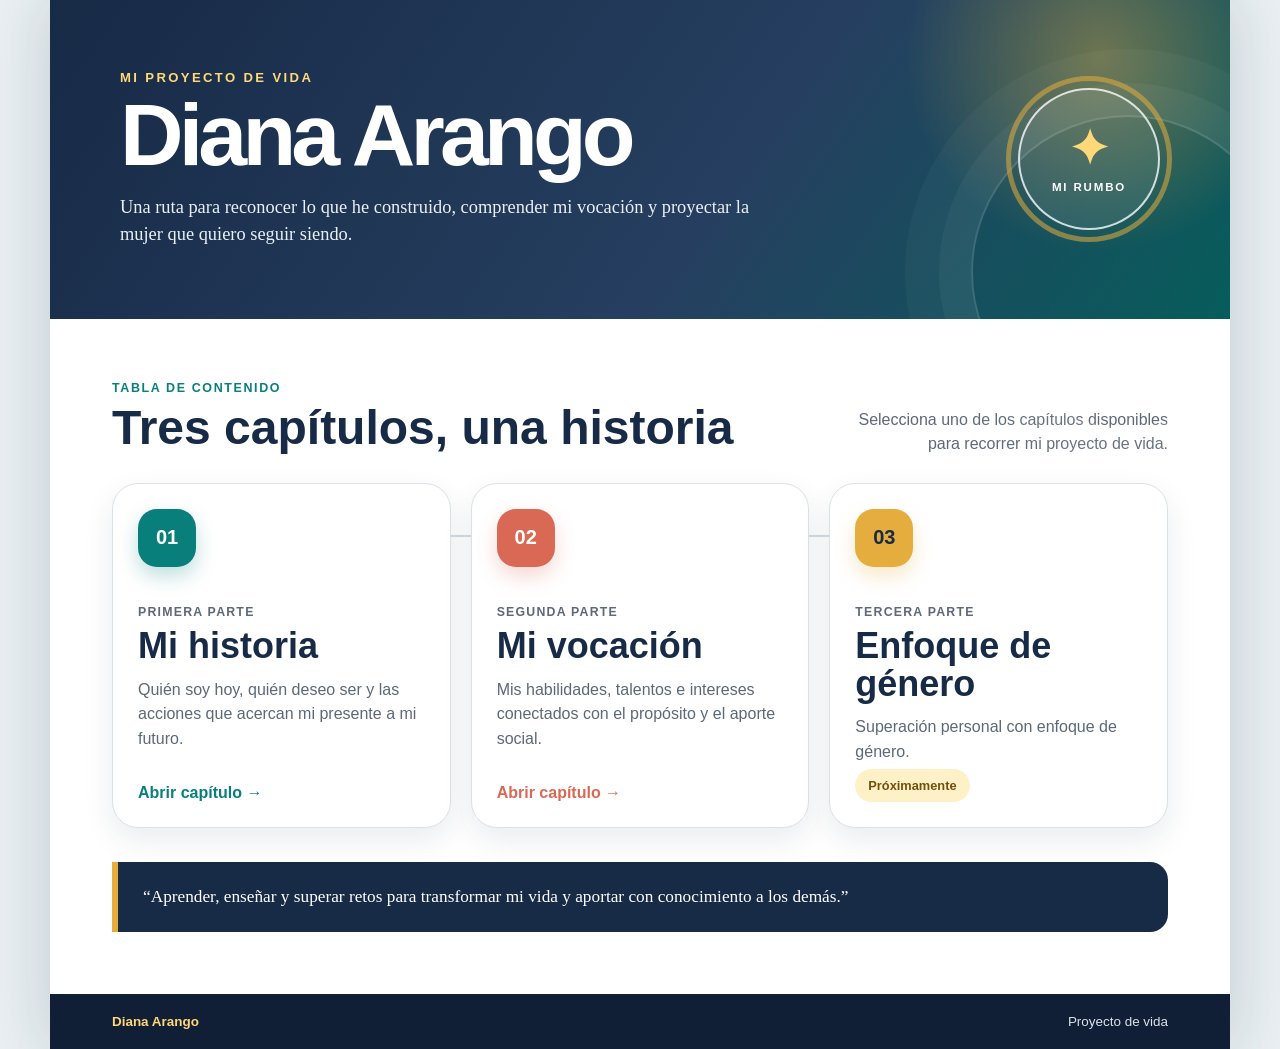
==== commit 08da2c07: "Add files via upload" ====
--- a/index.html
+++ b/index.html
@@ -3,237 +3,58 @@
 <head>
   <meta charset="UTF-8" />
   <meta name="viewport" content="width=device-width, initial-scale=1.0" />
-  <meta name="description" content="Proyecto de vida de Diana Arango: perfil actual, perfil proyectado y plan de acción." />
+  <meta name="description" content="Tabla de contenido del proyecto de vida de Diana Arango." />
   <title>Mi proyecto de vida | Diana Arango</title>
-  <link rel="stylesheet" href="styles.css" />
-  <script src="app.js" defer></script>
+  <style>
+    :root { --navy:#172a46; --navy-2:#263f60; --teal:#087f7b; --gold:#e4ad3e; --coral:#d96855; --paper:#fff; --ink:#172033; --muted:#5d6878; }
+    * { box-sizing:border-box; }
+    body { min-height:100vh; margin:0; color:var(--ink); background:#e9eff2; font-family:"Segoe UI",Arial,Helvetica,sans-serif; }
+    .page { width:min(1180px,100%); min-height:100vh; margin:0 auto; overflow:hidden; background:var(--paper); box-shadow:0 0 60px rgba(23,42,70,.18); }
+    .top { position:relative; display:grid; grid-template-columns:1fr auto; align-items:center; gap:30px; min-height:255px; padding:clamp(34px,6vw,70px); color:white; background:radial-gradient(circle at 89% 18%,rgba(228,173,62,.42),transparent 18%),linear-gradient(125deg,var(--navy),var(--navy-2) 58%,#075d5b); }
+    .top::after { content:""; position:absolute; right:-55px; bottom:-110px; width:310px; height:310px; border:2px solid rgba(255,255,255,.17); border-radius:50%; box-shadow:0 0 0 32px rgba(255,255,255,.04),0 0 0 66px rgba(255,255,255,.03); }
+    .eyebrow { margin:0 0 8px; color:#ffd878; font-size:.82rem; font-weight:900; letter-spacing:.18em; }
+    h1 { margin:0; font-size:clamp(2.8rem,7vw,5.5rem); line-height:.95; letter-spacing:-.055em; }
+    .intro { max-width:670px; margin:17px 0 0; color:#e9f0f3; font-family:Georgia,serif; font-size:1.15rem; line-height:1.5; }
+    .seal { position:relative; z-index:1; width:142px; aspect-ratio:1; display:grid; place-content:center; justify-items:center; border:2px solid rgba(255,255,255,.78); outline:5px solid rgba(228,173,62,.55); outline-offset:7px; border-radius:50%; background:rgba(255,255,255,.08); }
+    .seal b { color:#ffd878; font-size:3rem; line-height:1; }.seal span { margin-top:8px; font-size:.72rem; font-weight:900; letter-spacing:.16em; }
+    .contents { padding:clamp(32px,5vw,62px); }
+    .contents-head { display:flex; align-items:end; justify-content:space-between; gap:20px; margin-bottom:28px; }
+    .contents-head p { margin:0 0 5px; color:var(--teal); font-size:.78rem; font-weight:900; letter-spacing:.13em; text-transform:uppercase; }
+    .contents-head h2 { margin:0; color:var(--navy); font-size:clamp(1.8rem,4vw,3rem); }
+    .contents-head span { max-width:310px; color:var(--muted); line-height:1.45; text-align:right; }
+    .chapters { position:relative; display:grid; grid-template-columns:repeat(3,1fr); gap:20px; }
+    .chapters::before { content:""; position:absolute; left:9%; right:9%; top:52px; height:2px; background:#d5dde3; }
+    .chapter { position:relative; z-index:1; min-height:345px; display:flex; flex-direction:column; padding:25px; overflow:hidden; border:1px solid #dbe2e7; border-radius:26px; color:inherit; background:white; box-shadow:0 12px 30px rgba(23,42,70,.09); text-decoration:none; }
+    a.chapter { transition:transform .2s ease,box-shadow .2s ease; } a.chapter:hover { transform:translateY(-7px); box-shadow:0 22px 42px rgba(23,42,70,.17); } a.chapter:focus-visible { outline:4px solid var(--gold); outline-offset:4px; }
+    .chapter-number { width:58px; height:58px; display:grid; place-items:center; margin-bottom:38px; border-radius:19px; color:white; background:var(--teal); font-size:1.25rem; font-weight:900; box-shadow:0 9px 20px rgba(8,127,123,.26); }
+    .two .chapter-number { background:var(--coral); box-shadow:0 9px 20px rgba(217,104,85,.26); } .three .chapter-number { color:var(--navy); background:var(--gold); box-shadow:0 9px 20px rgba(228,173,62,.28); }
+    .chapter small { color:var(--muted); font-size:.77rem; font-weight:900; letter-spacing:.1em; text-transform:uppercase; }
+    .chapter h3 { margin:8px 0 13px; color:var(--navy); font-size:clamp(1.7rem,3vw,2.25rem); line-height:1.05; }
+    .chapter p { margin:0; color:var(--muted); line-height:1.55; }
+    .action { margin-top:auto; padding-top:25px; color:var(--teal); font-weight:900; } .two .action { color:var(--coral); }
+    .soon { display:inline-block; margin-top:auto; align-self:flex-start; padding:9px 13px; border-radius:999px; color:#71500c; background:#fff1c7; font-size:.8rem; font-weight:900; }
+    .quote { margin:34px 0 0; padding:22px 25px; border-left:6px solid var(--gold); color:white; background:var(--navy); border-radius:0 18px 18px 0; font-family:Georgia,serif; font-size:1.08rem; line-height:1.5; }
+    footer { display:flex; justify-content:space-between; gap:20px; padding:20px clamp(32px,5vw,62px); color:#d9e2e7; background:#101f35; font-size:.84rem; } footer strong { color:#ffd878; }
+    @media(max-width:820px){ .chapters{grid-template-columns:1fr}.chapters::before{display:none}.chapter{min-height:260px}.chapter-number{margin-bottom:24px}.contents-head{display:block}.contents-head span{display:block;margin-top:10px;text-align:left} }
+    @media(max-width:620px){ .top{grid-template-columns:1fr}.seal{width:105px}.top,.contents{padding-left:22px;padding-right:22px}footer{flex-direction:column} }
+  </style>
 </head>
-
 <body>
   <main class="page">
-    <header class="hero">
-      <div class="photo-frame">
-        <!-- FOTO: guarda tu imagen en assets/foto-diana.jpg -->
-        <img id="profilePhoto" src="assets/foto-diana.jpg" alt="Fotografía de Diana Arango" />
-        <div class="photo-placeholder" id="photoPlaceholder" aria-hidden="true">
-          <span>📷</span>
-          <strong>Aquí va mi foto</strong>
-          <small>assets/foto-diana.jpg</small>
-        </div>
+    <header class="top">
+      <div><p class="eyebrow">MI PROYECTO DE VIDA</p><h1>Diana Arango</h1><p class="intro">Una ruta para reconocer lo que he construido, comprender mi vocación y proyectar la mujer que quiero seguir siendo.</p></div>
+      <div class="seal" aria-hidden="true"><b>✦</b><span>MI RUMBO</span></div>
+    </header>
+    <section class="contents" aria-labelledby="contents-title">
+      <div class="contents-head"><div><p>Tabla de contenido</p><h2 id="contents-title">Tres capítulos, una historia</h2></div><span>Selecciona uno de los capítulos disponibles para recorrer mi proyecto de vida.</span></div>
+      <div class="chapters">
+        <a class="chapter one" href="parte1.html"><span class="chapter-number">01</span><small>Primera parte</small><h3>Mi historia</h3><p>Quién soy hoy, quién deseo ser y las acciones que acercan mi presente a mi futuro.</p><span class="action">Abrir capítulo →</span></a>
+        <a class="chapter two" href="parte2.html"><span class="chapter-number">02</span><small>Segunda parte</small><h3>Mi vocación</h3><p>Mis habilidades, talentos e intereses conectados con el propósito y el aporte social.</p><span class="action">Abrir capítulo →</span></a>
+        <article class="chapter three"><span class="chapter-number">03</span><small>Tercera parte</small><h3>Enfoque de género</h3><p>Superación personal con enfoque de género.</p><span class="soon">Próximamente</span></article>
       </div>
-
-      <div class="hero-copy">
-        <p class="eyebrow">MI PROYECTO DE VIDA</p>
-        <h1>Diana Arango</h1>
-        <p class="life-phrase">“Aprender, enseñar y superar retos para transformar mi vida y aportar con conocimiento a los demás.”</p>
-        <div class="identity-tags" aria-label="Rasgos que me identifican">
-          <span>Docente</span>
-          <span>Aprendiz permanente</span>
-          <span>Creativa</span>
-          <span>Perseverante</span>
-        </div>
-      </div>
-    </header>
-
-    <section class="infographic" aria-label="Proyecto de vida de Diana Arango">
-      <aside class="profiles-column">
-        <section class="profile-panel real-panel" aria-labelledby="realTitle">
-          <div class="section-heading">
-            <span class="heading-icon">◉</span>
-            <div>
-              <p>Mi punto de partida</p>
-              <h2 id="realTitle">Yo real</h2>
-            </div>
-          </div>
-
-          <div class="dimension-list">
-            <article class="dimension-card">
-              <span class="dimension-icon">🌿</span>
-              <div>
-                <h3>Personal</h3>
-                <p>Soy curiosa, perseverante y disfruto superar retos. El deporte, las manualidades, la lectura de superación personal, la pintura, el dibujo y conocer nuevos lugares alimentan mi bienestar y creatividad. Aún siento inseguridad al hablar en público y, en ocasiones, el miedo limita la fuerza con la que expreso mis ideas.</p>
-              </div>
-            </article>
-
-            <article class="dimension-card">
-              <span class="dimension-icon">🎓</span>
-              <div>
-                <h3>Académica</h3>
-                <p>Estudio virtualmente Ingeniería de Sistemas en la Corporación Universitaria Minuto de Dios y curso la Técnica como Asistente en Contabilidad. Mantengo una actitud de aprendizaje constante mientras combino mis estudios con el trabajo y la práctica.</p>
-              </div>
-            </article>
-
-            <article class="dimension-card">
-              <span class="dimension-icon">🤝</span>
-              <div>
-                <h3>Social</h3>
-                <p>Me relaciono con otras personas principalmente mediante la docencia, el estudio y el trabajo. Disfruto compartir lo que sé y aprender de otros, aunque deseo comunicarme con mayor seguridad y hacer más visible mi voz en espacios académicos y empresariales.</p>
-              </div>
-            </article>
-
-            <article class="dimension-card">
-              <span class="dimension-icon">📊</span>
-              <div>
-                <h3>Profesional</h3>
-                <p>Llevo 11 años como docente universitaria en Estadística y Matemáticas. Actualmente también realizo mi práctica en el área contable de una empresa de servicios de restaurante. Esta experiencia amplía mi perfil, pero todavía no cuento con la estabilidad ni el nivel salarial que deseo.</p>
-              </div>
-            </article>
-          </div>
-        </section>
-
-        <section class="profile-panel ideal-panel" aria-labelledby="idealTitle">
-          <div class="section-heading">
-            <span class="heading-icon">✦</span>
-            <div>
-              <p>La persona que estoy construyendo</p>
-              <h2 id="idealTitle">Yo ideal</h2>
-            </div>
-          </div>
-
-          <div class="goal-grid">
-            <article class="goal-card">
-              <span>01</span>
-              <h3>Meta personal</h3>
-              <p>Fortalecer mi seguridad y mi expresión oral durante los próximos 12 meses, practicando al menos dos intervenciones o exposiciones mensuales y manteniendo tres espacios semanales de actividad física o bienestar creativo.</p>
-            </article>
-
-            <article class="goal-card">
-              <span>02</span>
-              <h3>Meta académica</h3>
-              <p>Completar satisfactoriamente mi Técnica como Asistente en Contabilidad y avanzar sin interrupciones en Ingeniería de Sistemas, construyendo en los próximos 12 meses un portafolio con tres proyectos que integren programación, datos y procesos contables.</p>
-            </article>
-
-            <article class="goal-card">
-              <span>03</span>
-              <h3>Meta social</h3>
-              <p>Participar cada mes en al menos un espacio académico, profesional o colaborativo en el que comparta una idea, explique un tema o presente un resultado, fortaleciendo mis relaciones y mi capacidad de aportar con argumentos.</p>
-            </article>
-
-            <article class="goal-card">
-              <span>04</span>
-              <h3>Meta profesional</h3>
-              <p>Conseguir, en un plazo máximo de 24 meses, un empleo empresarial de tiempo completo y contrato indefinido en el que aplique mis conocimientos en sistemas, datos o contabilidad, con un ingreso al menos 40 % superior al actual, y continuar como docente de cátedra.</p>
-            </article>
-          </div>
-        </section>
-      </aside>
-
-      <section class="action-column" aria-labelledby="purposeTitle">
-        <div class="section-heading center-heading">
-          <span class="heading-icon">➜</span>
-          <div>
-            <p>Cómo acercaré mi presente a mi futuro</p>
-            <h2 id="purposeTitle">Propósito, impacto y plan de acción</h2>
-          </div>
-        </div>
-
-        <section class="purpose-statement">
-          <p class="purpose-label">Mi propósito de vida</p>
-          <blockquote>Integrar mi vocación docente con la tecnología, el análisis y los conocimientos contables para crecer profesionalmente, resolver problemas reales y compartir aprendizajes que también impulsen a otras personas.</blockquote>
-        </section>
-
-        <div class="impact-grid">
-          <article class="impact-card personal-impact">
-            <div class="impact-title">
-              <span>♥</span>
-              <h3>Impacto personal</h3>
-            </div>
-            <p>Alcanzar mayor seguridad, autonomía económica y estabilidad. Sentirme capaz de asumir retos, defender mis ideas con argumentos y disfrutar un equilibrio sostenible entre trabajo, estudio, docencia y bienestar.</p>
-          </article>
-
-          <article class="impact-card social-impact">
-            <div class="impact-title">
-              <span>∞</span>
-              <h3>Impacto social</h3>
-            </div>
-            <p>Enriquecer la formación de mis estudiantes con experiencias reales del sector empresarial, aportar soluciones útiles en los equipos donde trabaje e inspirar a otros mediante el aprendizaje continuo y la superación de los propios límites.</p>
-          </article>
-        </div>
-
-        <section class="roadmap" aria-labelledby="roadmapTitle">
-          <div class="roadmap-header">
-            <div>
-              <p>Acciones específicas y medibles</p>
-              <h3 id="roadmapTitle">Mi ruta de avance</h3>
-            </div>
-            <span class="route-badge">24 meses</span>
-          </div>
-
-          <div class="timeline">
-            <article class="timeline-item">
-              <div class="timeline-marker">1</div>
-              <div class="timeline-content">
-                <div class="timeline-topline">
-                  <h4>Seguridad personal y comunicación</h4>
-                  <span>Desde ahora · revisión mensual</span>
-                </div>
-                <ul>
-                  <li>Preparar y realizar dos intervenciones orales al mes en clases, reuniones o espacios académicos.</li>
-                  <li>Grabar una práctica mensual de cinco minutos y evaluar claridad, postura, voz y solidez de los argumentos.</li>
-                  <li>Mantener tres espacios semanales para deporte, pintura, dibujo, lectura o manualidades.</li>
-                </ul>
-                <p class="indicator"><strong>Indicador:</strong> 24 prácticas orales y cumplimiento mínimo del 80 % de la rutina de bienestar al finalizar el primer año.</p>
-              </div>
-            </article>
-
-            <article class="timeline-item">
-              <div class="timeline-marker">2</div>
-              <div class="timeline-content">
-                <div class="timeline-topline">
-                  <h4>Formación aplicada</h4>
-                  <span>0–12 meses</span>
-                </div>
-                <ul>
-                  <li>Dedicar al menos seis horas semanales adicionales al estudio y registrar el avance cada domingo.</li>
-                  <li>Crear tres proyectos de portafolio: automatización de un proceso contable, análisis estadístico de datos y una aplicación sencilla.</li>
-                  <li>Documentar cada proyecto con objetivo, procedimiento, código y resultado para mostrar las habilidades adquiridas.</li>
-                </ul>
-                <p class="indicator"><strong>Indicador:</strong> técnica terminada, asignaturas aprobadas y tres proyectos publicados o listos para presentar.</p>
-              </div>
-            </article>
-
-            <article class="timeline-item">
-              <div class="timeline-marker">3</div>
-              <div class="timeline-content">
-                <div class="timeline-topline">
-                  <h4>Visibilidad y relaciones profesionales</h4>
-                  <span>1–18 meses</span>
-                </div>
-                <ul>
-                  <li>Participar una vez al mes en un evento, comunidad, charla o actividad relacionada con tecnología, datos, educación o contabilidad.</li>
-                  <li>Actualizar cada trimestre la hoja de vida, el perfil profesional y el portafolio con resultados verificables.</li>
-                  <li>Contactar o conversar con dos profesionales al mes para conocer roles, competencias y oportunidades del sector empresarial.</li>
-                </ul>
-                <p class="indicator"><strong>Indicador:</strong> 12 participaciones anuales, cuatro actualizaciones del perfil y 24 nuevos contactos profesionales relevantes.</p>
-              </div>
-            </article>
-
-            <article class="timeline-item">
-              <div class="timeline-marker">4</div>
-              <div class="timeline-content">
-                <div class="timeline-topline">
-                  <h4>Transición al sector empresarial</h4>
-                  <span>6–24 meses</span>
-                </div>
-                <ul>
-                  <li>Identificar cinco cargos objetivo y comparar mensualmente sus requisitos con mis competencias actuales.</li>
-                  <li>Desde el sexto mes, presentar al menos cuatro postulaciones de calidad al mes y registrar respuestas y aprendizajes.</li>
-                  <li>Practicar una entrevista mensual y conservar la docencia por horas como espacio de vocación y actualización.</li>
-                </ul>
-                <p class="indicator"><strong>Indicador:</strong> mínimo 72 postulaciones enfocadas, 18 simulaciones de entrevista y vinculación indefinida antes del mes 24.</p>
-              </div>
-            </article>
-          </div>
-        </section>
-
-        <section class="closing-box">
-          <span>Mi compromiso</span>
-          <p>No necesito convertirme en otra persona: necesito organizar, fortalecer y hacer visible todo lo que ya he construido. Cada acción constante reducirá la distancia entre la profesional que soy hoy y la mujer segura, estable y empoderada que quiero llegar a ser.</p>
-        </section>
-      </section>
+      <blockquote class="quote">“Aprender, enseñar y superar retos para transformar mi vida y aportar con conocimiento a los demás.”</blockquote>
     </section>
+    <footer><strong>Diana Arango</strong><span>Proyecto de vida</span></footer>
   </main>
-
-  <button class="top-button" id="topButton" type="button" aria-label="Volver al inicio">↑</button>
 </body>
 </html>
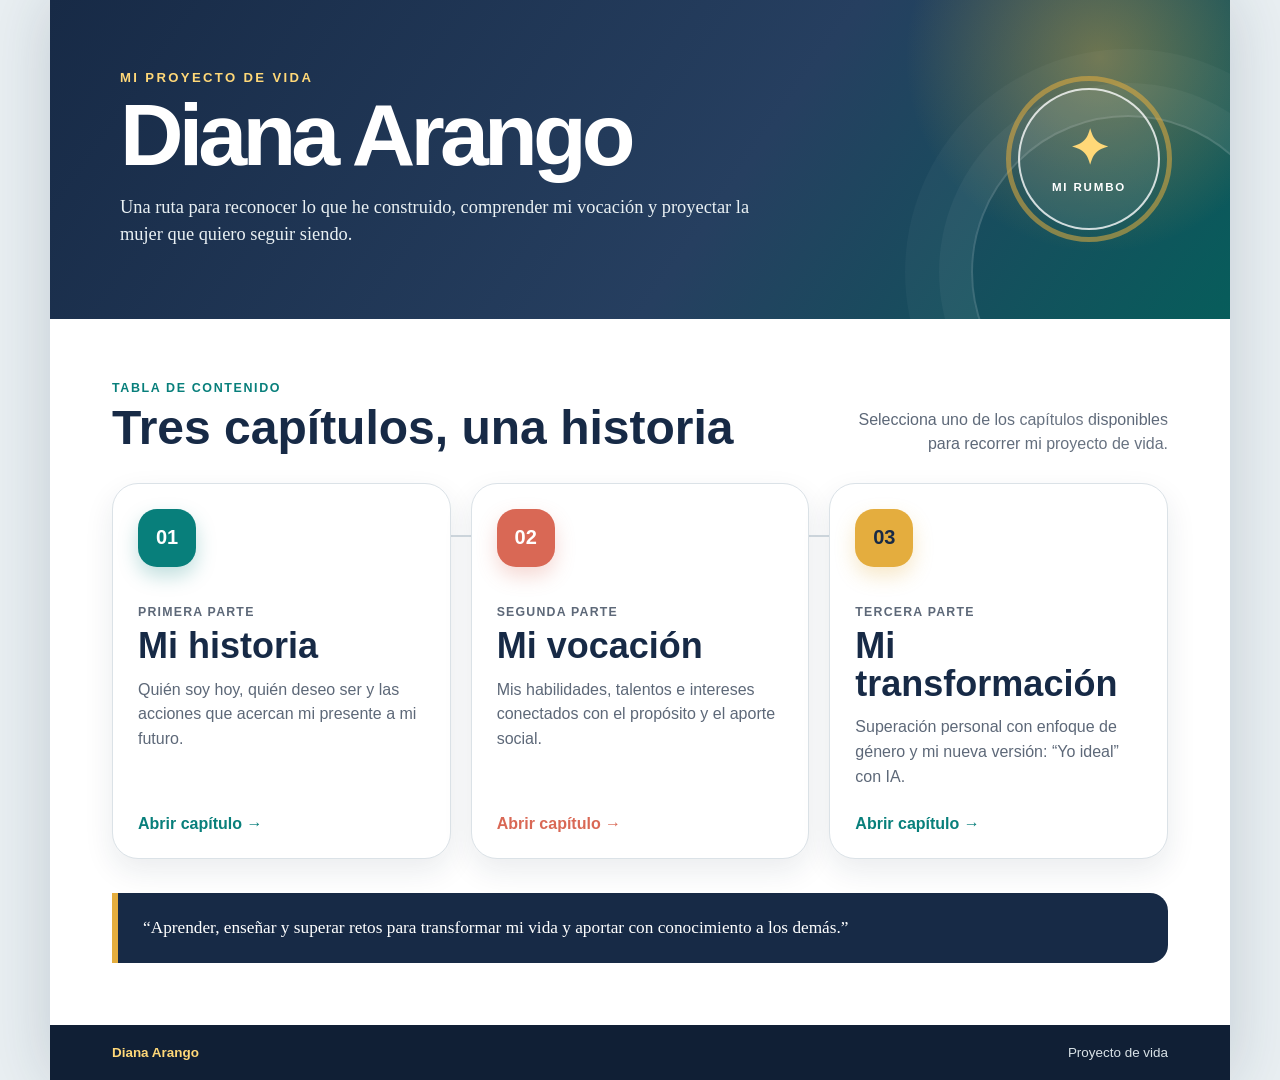
==== commit e2f932bd: "Add files via upload" ====
--- a/index.html
+++ b/index.html
@@ -50,7 +50,7 @@
       <div class="chapters">
         <a class="chapter one" href="parte1.html"><span class="chapter-number">01</span><small>Primera parte</small><h3>Mi historia</h3><p>Quién soy hoy, quién deseo ser y las acciones que acercan mi presente a mi futuro.</p><span class="action">Abrir capítulo →</span></a>
         <a class="chapter two" href="parte2.html"><span class="chapter-number">02</span><small>Segunda parte</small><h3>Mi vocación</h3><p>Mis habilidades, talentos e intereses conectados con el propósito y el aporte social.</p><span class="action">Abrir capítulo →</span></a>
-        <article class="chapter three"><span class="chapter-number">03</span><small>Tercera parte</small><h3>Enfoque de género</h3><p>Superación personal con enfoque de género.</p><span class="soon">Próximamente</span></article>
+        <a class="chapter three" href="parte3.html"><span class="chapter-number">03</span><small>Tercera parte</small><h3>Mi transformación</h3><p>Superación personal con enfoque de género y mi nueva versión: “Yo ideal” con IA.</p><span class="action">Abrir capítulo →</span></a>
       </div>
       <blockquote class="quote">“Aprender, enseñar y superar retos para transformar mi vida y aportar con conocimiento a los demás.”</blockquote>
     </section>
